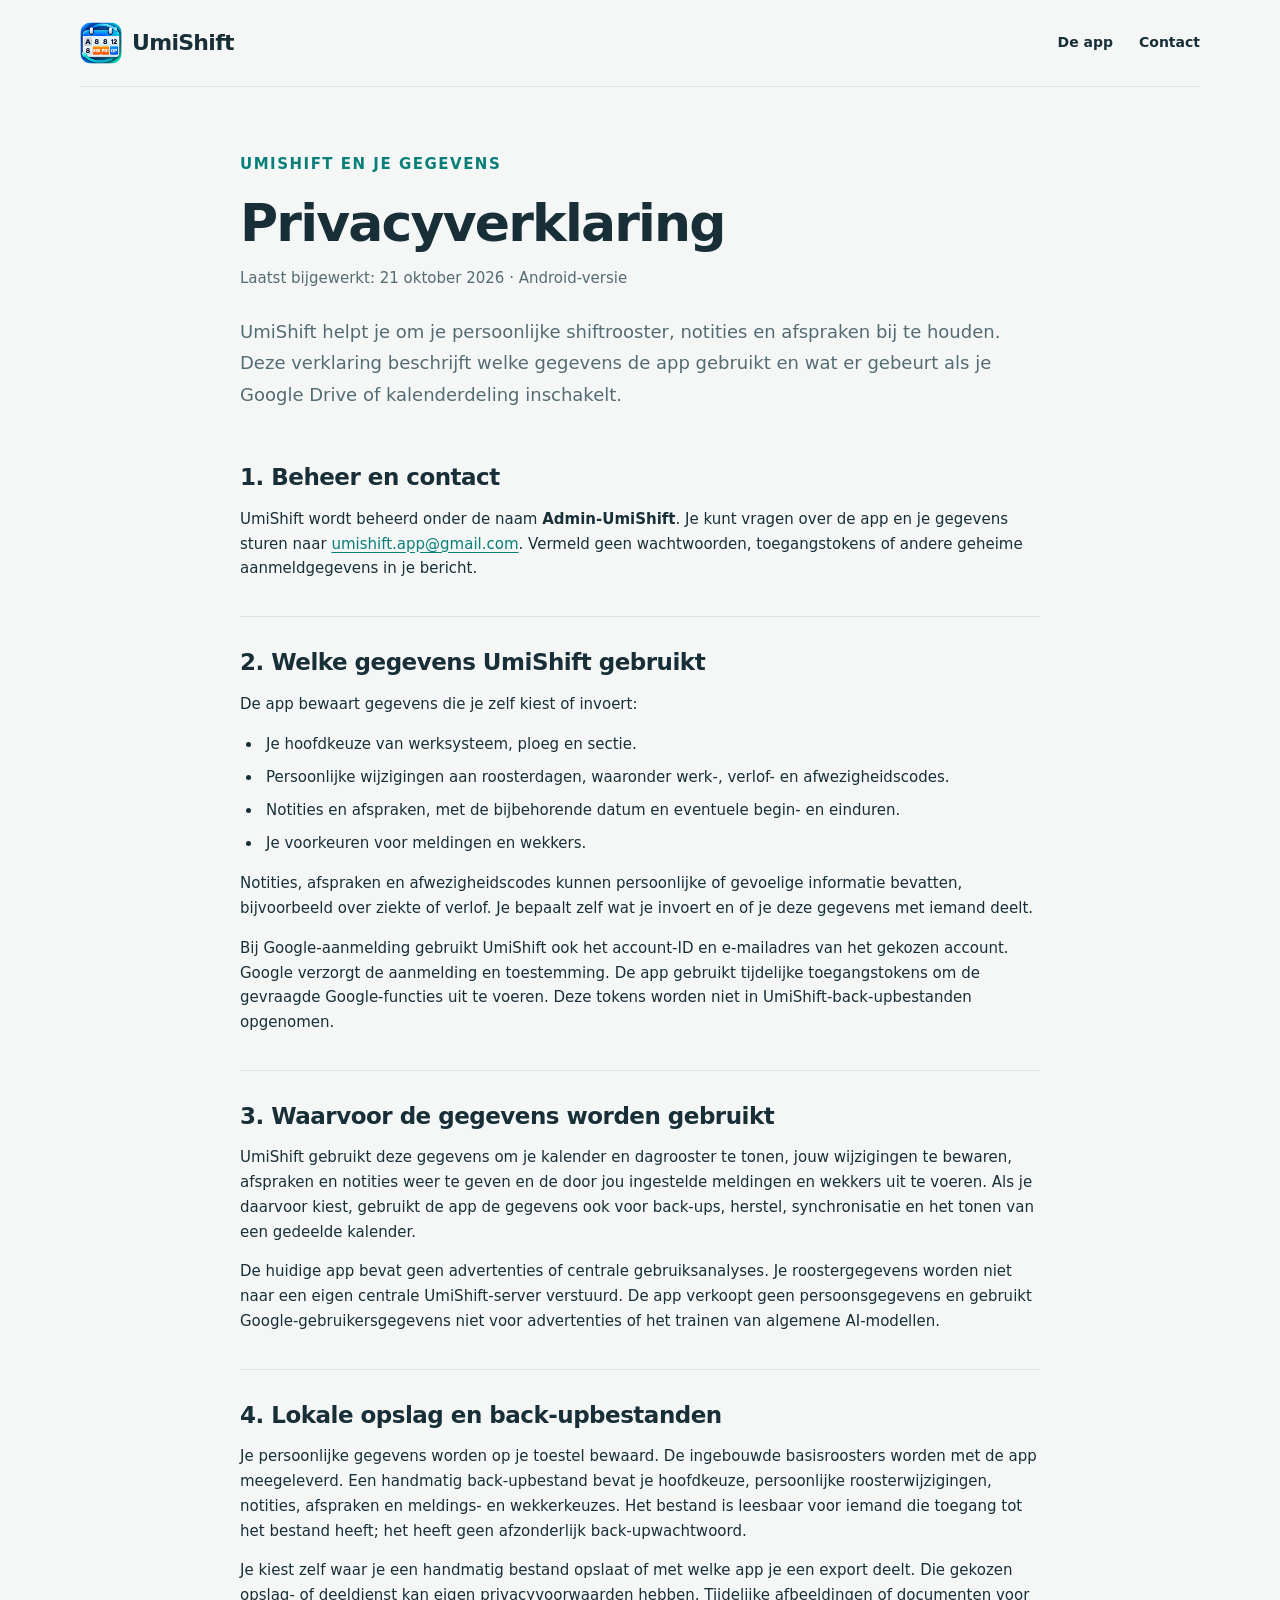
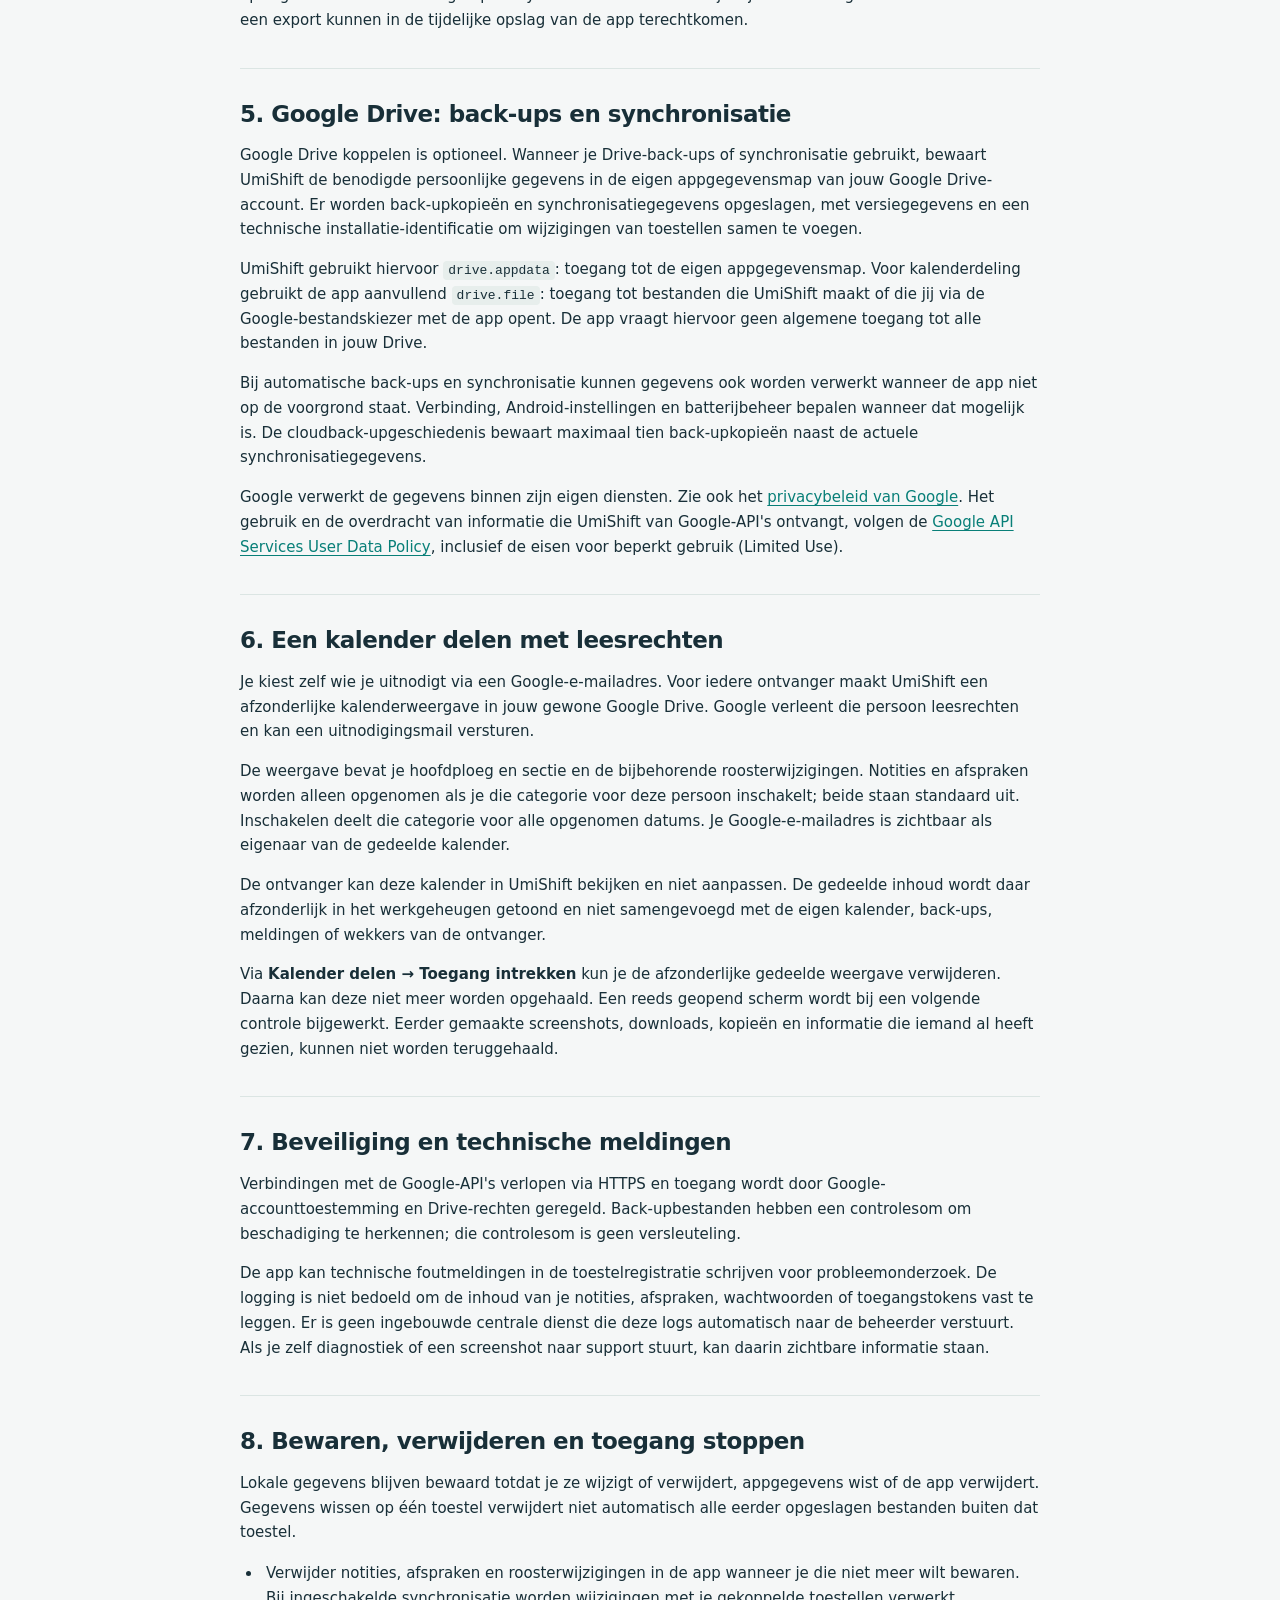
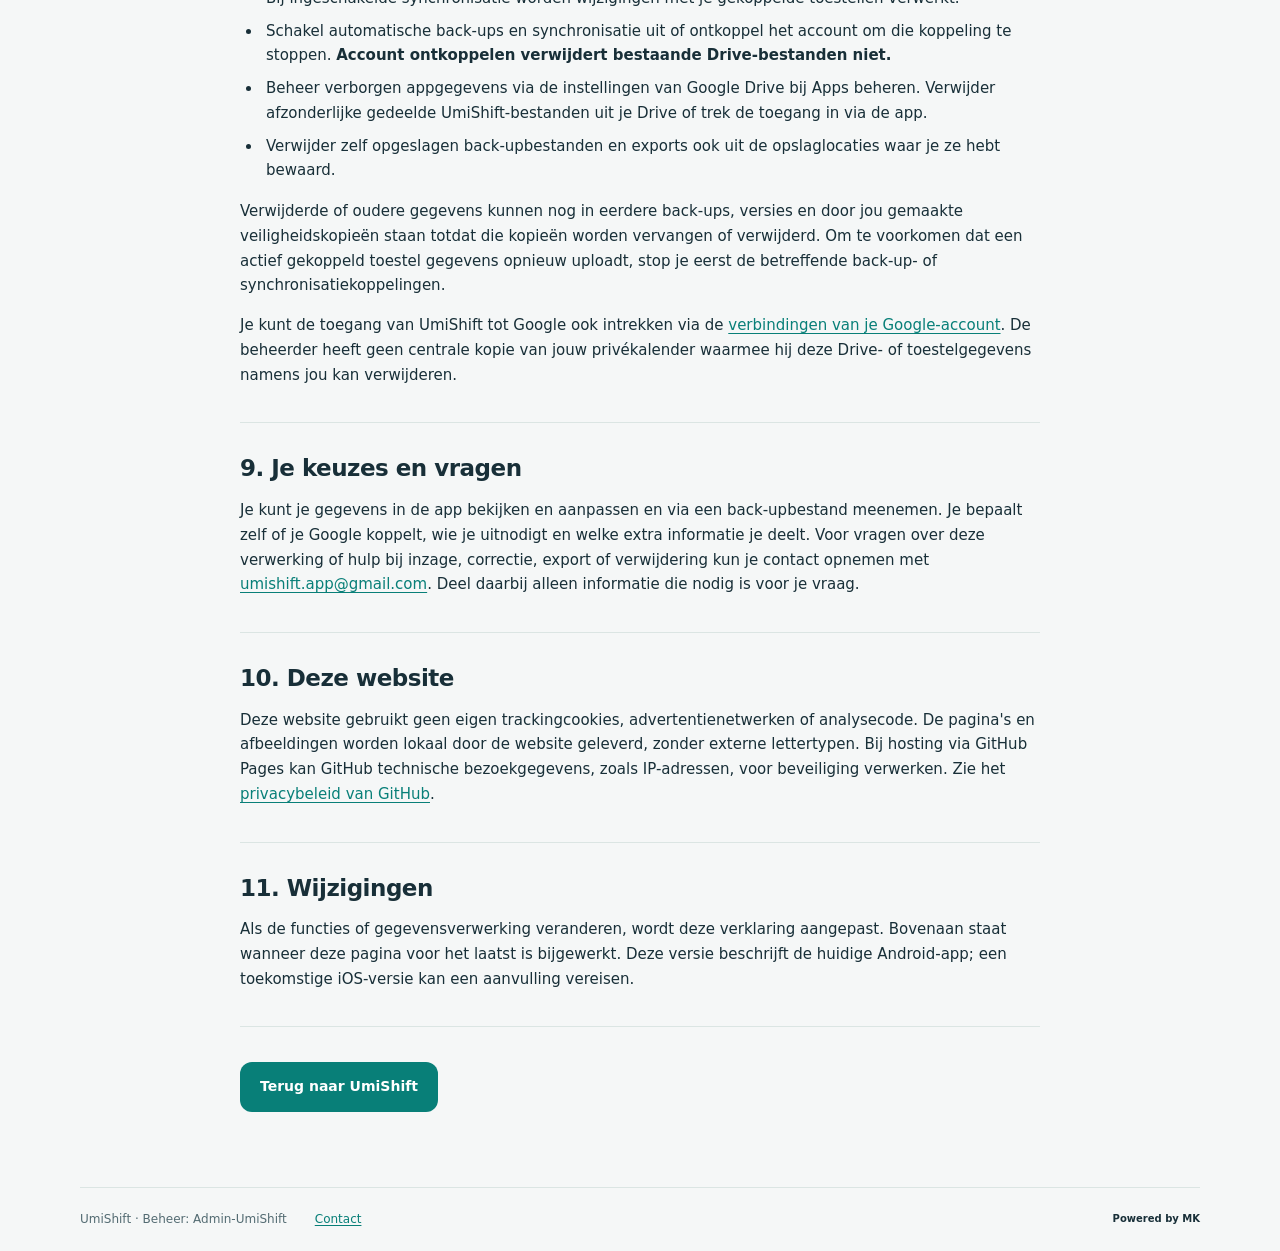
==== privacy.html @ 4f5712c9 "Add files via upload" ====
<!doctype html>
<html lang="nl">
<head>
  <meta charset="utf-8">
  <meta name="viewport" content="width=device-width, initial-scale=1">
  <meta name="description" content="Hoe UmiShift omgaat met je rooster, notities, afspraken, Google Drive-back-ups en gedeelde kalenders.">
  <title>Privacyverklaring · UmiShift</title>
  <link rel="icon" type="image/png" href="icon.png">
  <link rel="stylesheet" href="style.css">
</head>
<body>
  <a class="skip" href="#inhoud">Naar de inhoud</a>
  <header class="site-header wrap"><a class="brand" href="./" aria-label="UmiShift, startpagina"><img src="icon.png" alt="" width="42" height="42"><span>UmiShift</span></a><nav aria-label="Hoofdnavigatie"><a href="./">De app</a><a href="mailto:umishift.app@gmail.com">Contact</a></nav></header>
  <main id="inhoud" class="policy wrap">
    <p class="eyebrow">UMISHIFT EN JE GEGEVENS</p>
    <h1>Privacyverklaring</h1>
    <p class="policy-date">Laatst bijgewerkt: 21 oktober 2026 · Android-versie</p>
    <p class="intro">UmiShift helpt je om je persoonlijke shiftrooster, notities en afspraken bij te houden. Deze verklaring beschrijft welke gegevens de app gebruikt en wat er gebeurt als je Google Drive of kalenderdeling inschakelt.</p>
    <section><h2>1. Beheer en contact</h2><p>UmiShift wordt beheerd onder de naam <strong>Admin-UmiShift</strong>. Je kunt vragen over de app en je gegevens sturen naar <a href="mailto:umishift.app@gmail.com">umishift.app@gmail.com</a>. Vermeld geen wachtwoorden, toegangstokens of andere geheime aanmeldgegevens in je bericht.</p></section>
    <section><h2>2. Welke gegevens UmiShift gebruikt</h2><p>De app bewaart gegevens die je zelf kiest of invoert:</p><ul><li>Je hoofdkeuze van werksysteem, ploeg en sectie.</li><li>Persoonlijke wijzigingen aan roosterdagen, waaronder werk-, verlof- en afwezigheidscodes.</li><li>Notities en afspraken, met de bijbehorende datum en eventuele begin- en einduren.</li><li>Je voorkeuren voor meldingen en wekkers.</li></ul><p>Notities, afspraken en afwezigheidscodes kunnen persoonlijke of gevoelige informatie bevatten, bijvoorbeeld over ziekte of verlof. Je bepaalt zelf wat je invoert en of je deze gegevens met iemand deelt.</p><p>Bij Google-aanmelding gebruikt UmiShift ook het account-ID en e-mailadres van het gekozen account. Google verzorgt de aanmelding en toestemming. De app gebruikt tijdelijke toegangstokens om de gevraagde Google-functies uit te voeren. Deze tokens worden niet in UmiShift-back-upbestanden opgenomen.</p></section>
    <section><h2>3. Waarvoor de gegevens worden gebruikt</h2><p>UmiShift gebruikt deze gegevens om je kalender en dagrooster te tonen, jouw wijzigingen te bewaren, afspraken en notities weer te geven en de door jou ingestelde meldingen en wekkers uit te voeren. Als je daarvoor kiest, gebruikt de app de gegevens ook voor back-ups, herstel, synchronisatie en het tonen van een gedeelde kalender.</p><p>De huidige app bevat geen advertenties of centrale gebruiksanalyses. Je roostergegevens worden niet naar een eigen centrale UmiShift-server verstuurd. De app verkoopt geen persoonsgegevens en gebruikt Google-gebruikersgegevens niet voor advertenties of het trainen van algemene AI-modellen.</p></section>
    <section><h2>4. Lokale opslag en back-upbestanden</h2><p>Je persoonlijke gegevens worden op je toestel bewaard. De ingebouwde basisroosters worden met de app meegeleverd. Een handmatig back-upbestand bevat je hoofdkeuze, persoonlijke roosterwijzigingen, notities, afspraken en meldings- en wekkerkeuzes. Het bestand is leesbaar voor iemand die toegang tot het bestand heeft; het heeft geen afzonderlijk back-upwachtwoord.</p><p>Je kiest zelf waar je een handmatig bestand opslaat of met welke app je een export deelt. Die gekozen opslag- of deeldienst kan eigen privacyvoorwaarden hebben. Tijdelijke afbeeldingen of documenten voor een export kunnen in de tijdelijke opslag van de app terechtkomen.</p></section>
    <section><h2>5. Google Drive: back-ups en synchronisatie</h2><p>Google Drive koppelen is optioneel. Wanneer je Drive-back-ups of synchronisatie gebruikt, bewaart UmiShift de benodigde persoonlijke gegevens in de eigen appgegevensmap van jouw Google Drive-account. Er worden back-upkopieën en synchronisatiegegevens opgeslagen, met versiegegevens en een technische installatie-identificatie om wijzigingen van toestellen samen te voegen.</p><p>UmiShift gebruikt hiervoor <code>drive.appdata</code>: toegang tot de eigen appgegevensmap. Voor kalenderdeling gebruikt de app aanvullend <code>drive.file</code>: toegang tot bestanden die UmiShift maakt of die jij via de Google-bestandskiezer met de app opent. De app vraagt hiervoor geen algemene toegang tot alle bestanden in jouw Drive.</p><p>Bij automatische back-ups en synchronisatie kunnen gegevens ook worden verwerkt wanneer de app niet op de voorgrond staat. Verbinding, Android-instellingen en batterijbeheer bepalen wanneer dat mogelijk is. De cloudback-upgeschiedenis bewaart maximaal tien back-upkopieën naast de actuele synchronisatiegegevens.</p><p>Google verwerkt de gegevens binnen zijn eigen diensten. Zie ook het <a href="https://policies.google.com/privacy">privacybeleid van Google</a>. Het gebruik en de overdracht van informatie die UmiShift van Google-API's ontvangt, volgen de <a href="https://developers.google.com/terms/api-services-user-data-policy">Google API Services User Data Policy</a>, inclusief de eisen voor beperkt gebruik (Limited Use).</p></section>
    <section><h2>6. Een kalender delen met leesrechten</h2><p>Je kiest zelf wie je uitnodigt via een Google-e-mailadres. Voor iedere ontvanger maakt UmiShift een afzonderlijke kalenderweergave in jouw gewone Google Drive. Google verleent die persoon leesrechten en kan een uitnodigingsmail versturen.</p><p>De weergave bevat je hoofdploeg en sectie en de bijbehorende roosterwijzigingen. Notities en afspraken worden alleen opgenomen als je die categorie voor deze persoon inschakelt; beide staan standaard uit. Inschakelen deelt die categorie voor alle opgenomen datums. Je Google-e-mailadres is zichtbaar als eigenaar van de gedeelde kalender.</p><p>De ontvanger kan deze kalender in UmiShift bekijken en niet aanpassen. De gedeelde inhoud wordt daar afzonderlijk in het werkgeheugen getoond en niet samengevoegd met de eigen kalender, back-ups, meldingen of wekkers van de ontvanger.</p><p>Via <strong>Kalender delen → Toegang intrekken</strong> kun je de afzonderlijke gedeelde weergave verwijderen. Daarna kan deze niet meer worden opgehaald. Een reeds geopend scherm wordt bij een volgende controle bijgewerkt. Eerder gemaakte screenshots, downloads, kopieën en informatie die iemand al heeft gezien, kunnen niet worden teruggehaald.</p></section>
    <section><h2>7. Beveiliging en technische meldingen</h2><p>Verbindingen met de Google-API's verlopen via HTTPS en toegang wordt door Google-accounttoestemming en Drive-rechten geregeld. Back-upbestanden hebben een controlesom om beschadiging te herkennen; die controlesom is geen versleuteling.</p><p>De app kan technische foutmeldingen in de toestelregistratie schrijven voor probleemonderzoek. De logging is niet bedoeld om de inhoud van je notities, afspraken, wachtwoorden of toegangstokens vast te leggen. Er is geen ingebouwde centrale dienst die deze logs automatisch naar de beheerder verstuurt. Als je zelf diagnostiek of een screenshot naar support stuurt, kan daarin zichtbare informatie staan.</p></section>
    <section><h2>8. Bewaren, verwijderen en toegang stoppen</h2><p>Lokale gegevens blijven bewaard totdat je ze wijzigt of verwijdert, appgegevens wist of de app verwijdert. Gegevens wissen op één toestel verwijdert niet automatisch alle eerder opgeslagen bestanden buiten dat toestel.</p><ul><li>Verwijder notities, afspraken en roosterwijzigingen in de app wanneer je die niet meer wilt bewaren. Bij ingeschakelde synchronisatie worden wijzigingen met je gekoppelde toestellen verwerkt.</li><li>Schakel automatische back-ups en synchronisatie uit of ontkoppel het account om die koppeling te stoppen. <strong>Account ontkoppelen verwijdert bestaande Drive-bestanden niet.</strong></li><li>Beheer verborgen appgegevens via de instellingen van Google Drive bij Apps beheren. Verwijder afzonderlijke gedeelde UmiShift-bestanden uit je Drive of trek de toegang in via de app.</li><li>Verwijder zelf opgeslagen back-upbestanden en exports ook uit de opslaglocaties waar je ze hebt bewaard.</li></ul><p>Verwijderde of oudere gegevens kunnen nog in eerdere back-ups, versies en door jou gemaakte veiligheidskopieën staan totdat die kopieën worden vervangen of verwijderd. Om te voorkomen dat een actief gekoppeld toestel gegevens opnieuw uploadt, stop je eerst de betreffende back-up- of synchronisatiekoppelingen.</p><p>Je kunt de toegang van UmiShift tot Google ook intrekken via de <a href="https://myaccount.google.com/connections">verbindingen van je Google-account</a>. De beheerder heeft geen centrale kopie van jouw privékalender waarmee hij deze Drive- of toestelgegevens namens jou kan verwijderen.</p></section>
    <section><h2>9. Je keuzes en vragen</h2><p>Je kunt je gegevens in de app bekijken en aanpassen en via een back-upbestand meenemen. Je bepaalt zelf of je Google koppelt, wie je uitnodigt en welke extra informatie je deelt. Voor vragen over deze verwerking of hulp bij inzage, correctie, export of verwijdering kun je contact opnemen met <a href="mailto:umishift.app@gmail.com">umishift.app@gmail.com</a>. Deel daarbij alleen informatie die nodig is voor je vraag.</p></section>
    <section><h2>10. Deze website</h2><p>Deze website gebruikt geen eigen trackingcookies, advertentienetwerken of analysecode. De pagina's en afbeeldingen worden lokaal door de website geleverd, zonder externe lettertypen. Bij hosting via GitHub Pages kan GitHub technische bezoekgegevens, zoals IP-adressen, voor beveiliging verwerken. Zie het <a href="https://docs.github.com/en/site-policy/privacy-policies/github-general-privacy-statement">privacybeleid van GitHub</a>.</p></section>
    <section><h2>11. Wijzigingen</h2><p>Als de functies of gegevensverwerking veranderen, wordt deze verklaring aangepast. Bovenaan staat wanneer deze pagina voor het laatst is bijgewerkt. Deze versie beschrijft de huidige Android-app; een toekomstige iOS-versie kan een aanvulling vereisen.</p></section>
    <a class="button" href="./">Terug naar UmiShift</a>
  </main>
  <footer class="site-footer wrap"><span>UmiShift · Beheer: Admin-UmiShift</span><a href="mailto:umishift.app@gmail.com">Contact</a><small>Powered by MK</small></footer>
</body>
</html>
---- style.css ----
:root{color-scheme:light;--ink:#182f38;--teal:#087f78;--paper:#f5f7f7;--muted:#536b72;--line:#dbe5e3}*{box-sizing:border-box}html{scroll-behavior:smooth;scroll-padding-top:24px}body{margin:0;background:var(--paper);color:var(--ink);font-family:system-ui,-apple-system,"Segoe UI",sans-serif;font-size:16px;line-height:1.65}a{color:var(--teal);text-underline-offset:.2em}a:hover{text-decoration-thickness:2px}a:focus-visible{outline:3px solid #ff9500;outline-offset:5px;border-radius:3px}.wrap{width:min(1120px,calc(100% - 48px));margin-inline:auto}.skip{position:absolute;top:-100px;left:12px;background:white;padding:12px;z-index:10}.skip:focus{top:10px}.site-header{display:flex;justify-content:space-between;align-items:center;gap:20px;padding-block:22px;border-bottom:1px solid var(--line)}.brand{display:flex;align-items:center;gap:10px;font-size:22px;font-weight:800;letter-spacing:-.7px;color:var(--ink);text-decoration:none}.brand img{border-radius:11px}.site-header nav{display:flex;gap:26px;flex-wrap:wrap;font-size:14px;font-weight:600}.site-header nav a{color:var(--ink);text-decoration:none}.site-header nav a:hover{text-decoration:underline}.hero{display:grid;grid-template-columns:1fr 1fr;gap:64px;align-items:center;padding-block:90px 100px}.eyebrow{font-size:11px;letter-spacing:1.5px;font-weight:800;color:var(--teal);margin:0 0 18px}h1{font-size:clamp(40px,5.2vw,64px);font-weight:800;line-height:1.08;letter-spacing:-2.8px;margin:0 0 25px}h1 span{color:var(--teal)}.intro{font-size:19px;line-height:1.75;color:var(--muted);margin:0 0 22px}.platform{display:inline-flex;font-size:12px;font-weight:700;border:1px solid #b8d8d2;border-radius:30px;padding:4px 12px;color:var(--teal);margin:0 0 24px}.button{display:flex;align-items:center;justify-content:space-between;gap:32px;width:fit-content;padding:13px 20px;border-radius:12px;background:var(--teal);color:white;text-decoration:none;font-weight:700;font-size:14px;transition:background .15s}.button:hover{background:#05615c}.calendar-demo{padding:26px;background:white;border:1px solid #e1e9e7;border-radius:24px;box-shadow:0 25px 65px #183e3710;transform:rotate(-2deg)}.demo-top{display:flex;align-items:center;justify-content:space-between;gap:12px;font-size:12px;font-weight:700;color:var(--muted)}.demo-tag{border:1px solid var(--line);border-radius:20px;padding:2px 9px;font-size:10px}.demo-title{font-weight:750;font-size:21px;letter-spacing:-.6px;margin-block:20px}.demo-grid{display:grid;grid-template-columns:repeat(7,minmax(0,1fr));gap:5px}.demo-grid>div{padding:8px 1px;background:#ddf5e8;color:#155e37;text-align:center;border-radius:9px;display:flex;flex-direction:column;align-items:center}.demo-grid span{font-size:9px;font-weight:700}.demo-grid strong{font-size:22px;line-height:1.6}.demo-grid small{font-size:9px}.demo-grid .demo-off{background:#ffe5e8;color:#a8182f}.demo-grid .demo-selected{outline:3px solid #ff9500;outline-offset:-3px}.demo-day,.demo-note{display:flex;align-items:center;gap:14px;border-radius:13px;padding:15px;margin-top:15px}.demo-day{background:#f1faf5}.demo-note{background:#f6f8f8;margin-top:8px}.demo-day strong,.demo-note strong{font-size:14px}.demo-day p,.demo-note p{font-size:12px;color:var(--muted);margin:2px 0 0}.dot{width:11px;height:11px;border-radius:50%;background:#10a957;flex-shrink:0}.demo-note>span{color:var(--teal);font-size:24px}.features{padding-block:35px 85px}h2{font-size:clamp(28px,3vw,37px);font-weight:750;letter-spacing:-1.1px;line-height:1.2;margin:0 0 25px}.feature-grid{display:grid;grid-template-columns:repeat(4,1fr);gap:28px;margin-top:40px}.feature-grid article{border-top:1px solid var(--line);padding-top:20px}.number{font-size:12px;color:var(--teal);font-weight:750}h3{font-size:18px;line-height:1.35;margin:13px 0 12px;letter-spacing:-.3px}.feature-grid p{font-size:14px;color:var(--muted);margin:0}.privacy-strip{background:#e3efec;padding-block:56px}.privacy-strip-inner{display:flex;gap:55px;align-items:center;justify-content:space-between}.privacy-strip-inner>div{max-width:680px}.privacy-strip h2{font-size:32px;margin-bottom:15px}.privacy-strip p:not(.eyebrow){font-size:15px;color:var(--muted);margin-bottom:0}.button-light{background:white;color:var(--teal);flex-shrink:0}.button-light:hover{background:#f7fbfa}.contact{padding-block:70px;display:flex;align-items:center;justify-content:space-between;gap:40px}.contact h2{margin-bottom:16px}.contact p:not(.eyebrow){max-width:520px;color:var(--muted);font-size:14px}.contact-link{font-weight:700;font-size:18px;overflow-wrap:anywhere}.site-footer{border-top:1px solid var(--line);padding-block:22px;display:flex;align-items:center;gap:28px;font-size:12px;color:var(--muted);flex-wrap:wrap}.site-footer small{margin-left:auto;font-size:10px;font-weight:800;color:var(--ink)}.policy{max-width:800px;padding-block:65px 75px}.policy h1{font-size:clamp(35px,5vw,52px);letter-spacing:-1.8px;overflow-wrap:anywhere}.policy-date{font-size:13px;color:var(--muted);margin-block:-10px 25px}.policy .intro{font-size:18px}.policy section{padding-block:20px;border-bottom:1px solid var(--line)}.policy h2{font-size:23px;letter-spacing:-.5px;margin:12px 0 15px}.policy p,.policy li{font-size:15px}.policy li{padding-left:4px;margin-bottom:8px}.policy ul{padding-left:22px}.policy code{background:#e7eeec;padding:2px 5px;border-radius:4px;overflow-wrap:anywhere;font-size:13px}.policy>.button{margin-top:35px}@media(max-width:1000px){.hero{gap:34px}.calendar-demo{padding:20px}.demo-title{font-size:18px}.privacy-strip-inner{flex-direction:column;align-items:flex-start;gap:26px}.feature-grid{grid-template-columns:repeat(2,1fr)}.contact{align-items:flex-start;flex-direction:column;gap:12px}}@media(max-width:660px){.wrap{width:calc(100% - 36px)}.site-header{padding-block:16px;gap:15px;align-items:flex-start}.brand{font-size:20px;gap:7px}.brand img{width:34px;height:34px}.site-header nav{gap:10px 16px;font-size:12px;justify-content:flex-end}.hero{grid-template-columns:1fr;padding-block:48px 55px;gap:42px}h1{font-size:45px;letter-spacing:-2px}.intro{font-size:17px}.eyebrow{font-size:10px;letter-spacing:1.1px}.calendar-demo{max-width:450px;width:100%;margin-inline:auto;transform:none;padding:18px}.demo-title{font-size:20px}.demo-grid strong{font-size:21px}.features{padding-block:20px 50px}.feature-grid{gap:28px 22px;margin-top:25px}.feature-grid p{font-size:13px}h3{font-size:16px}.privacy-strip{padding-block:38px}.privacy-strip h2{font-size:29px}.contact{padding-block:44px}.contact-link{font-size:16px}.site-footer{gap:12px 24px}.site-footer small{margin-left:0;width:100%}.policy{padding-block:40px 50px}.policy h1{font-size:38px}.policy h2{font-size:21px}.policy .intro{font-size:17px}}@media(prefers-reduced-motion:reduce){html{scroll-behavior:auto}.button{transition:none}}
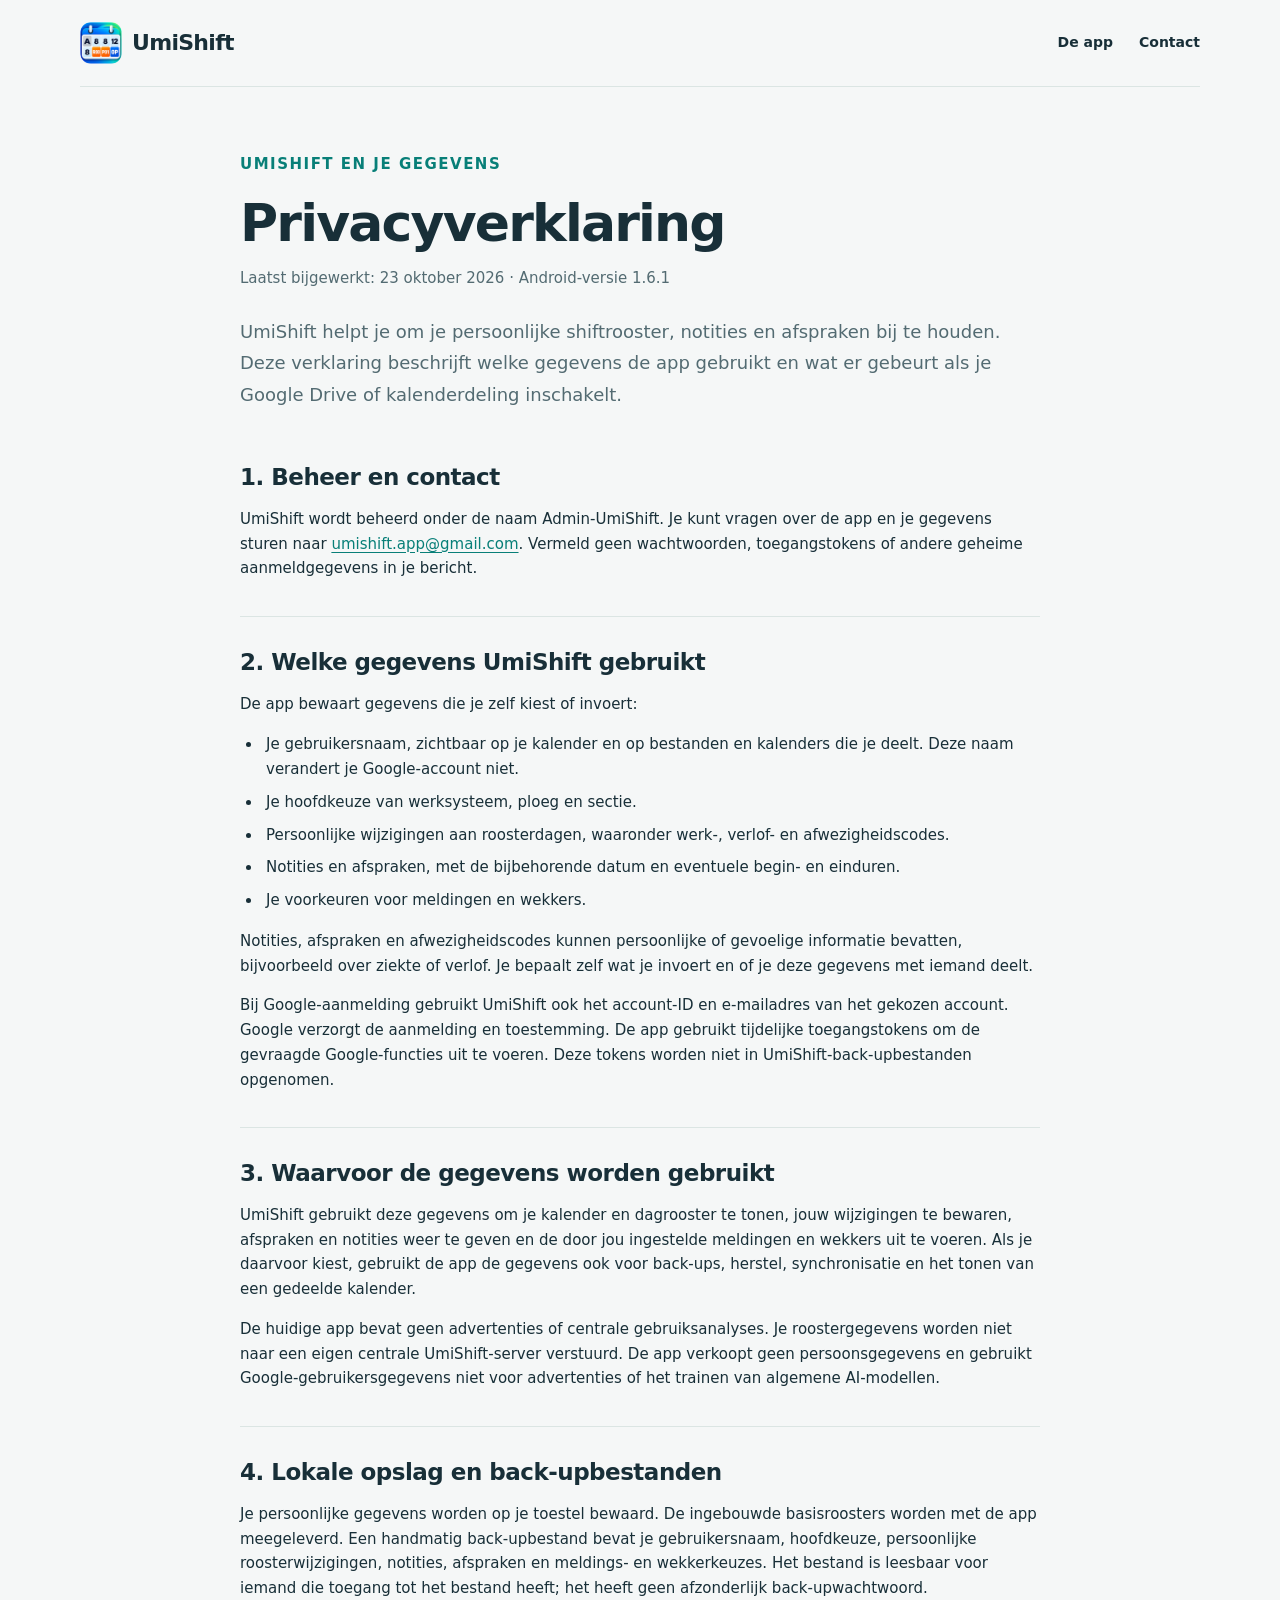
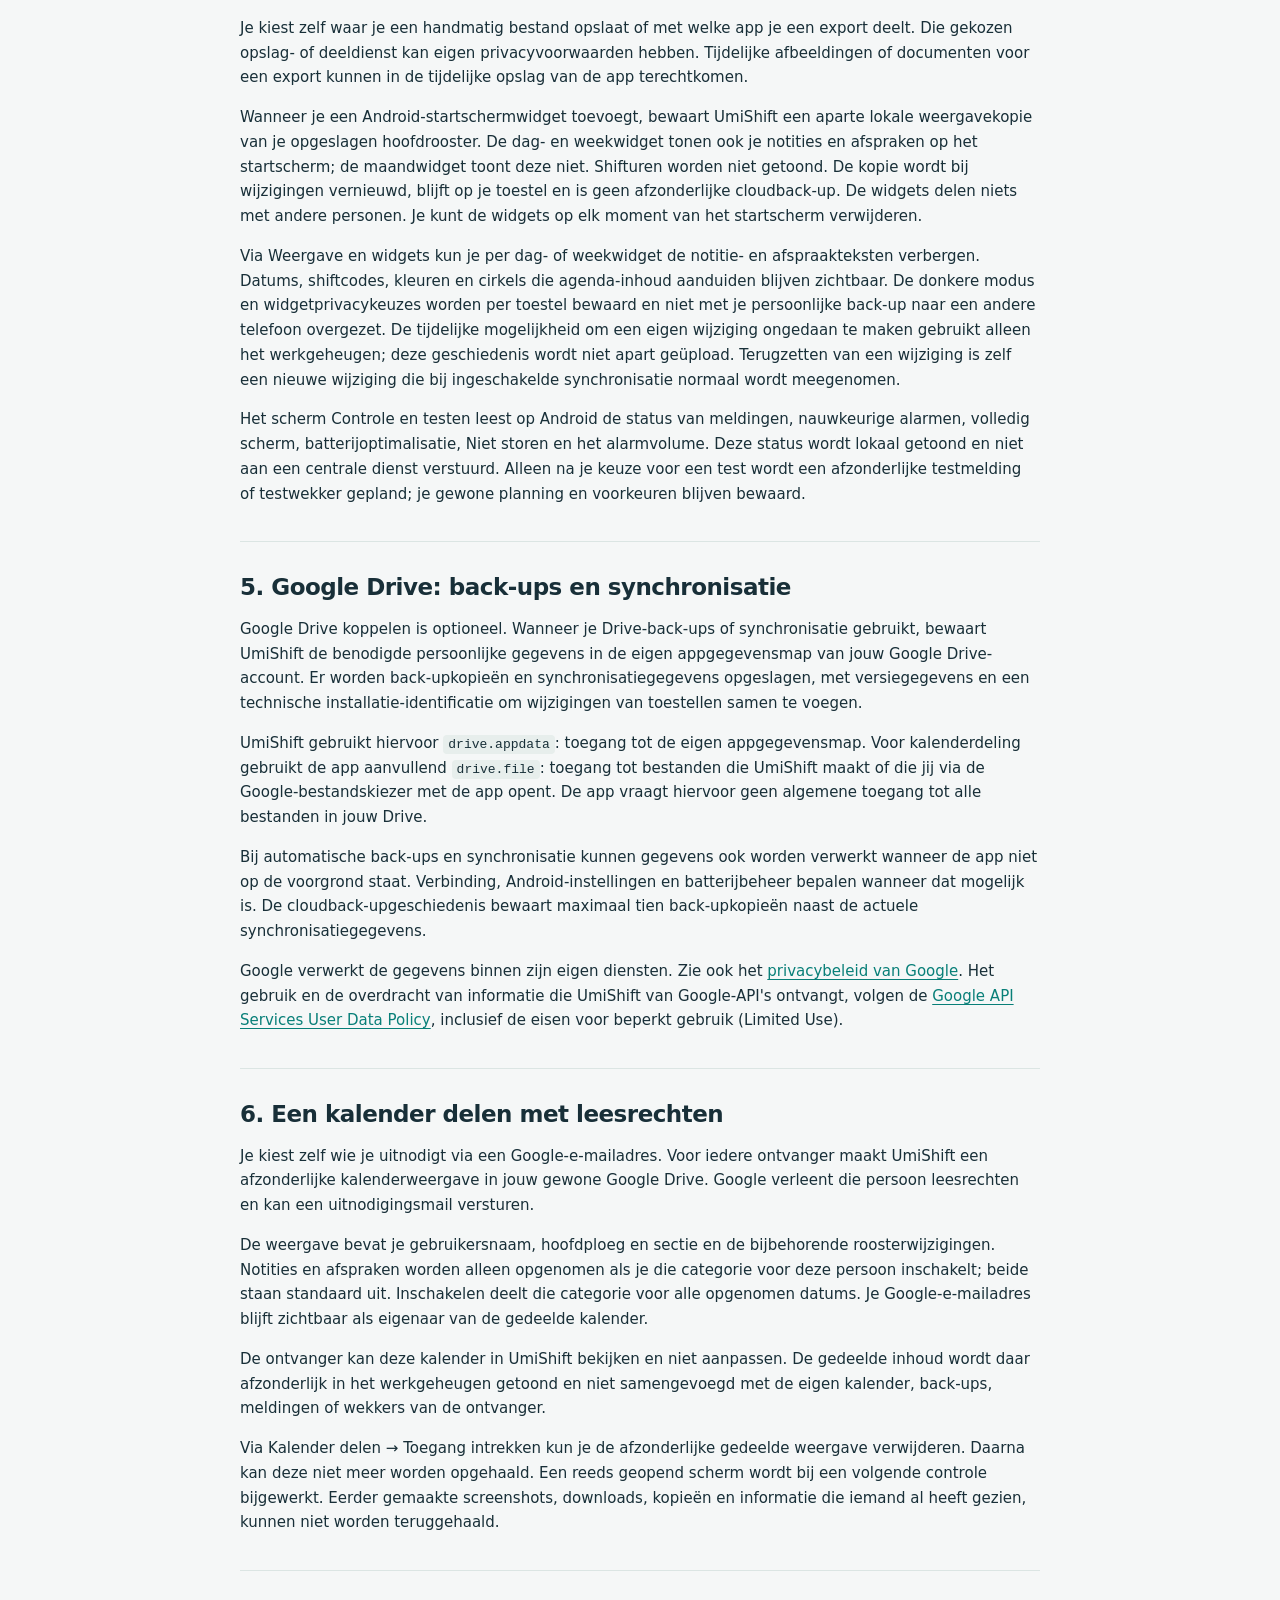
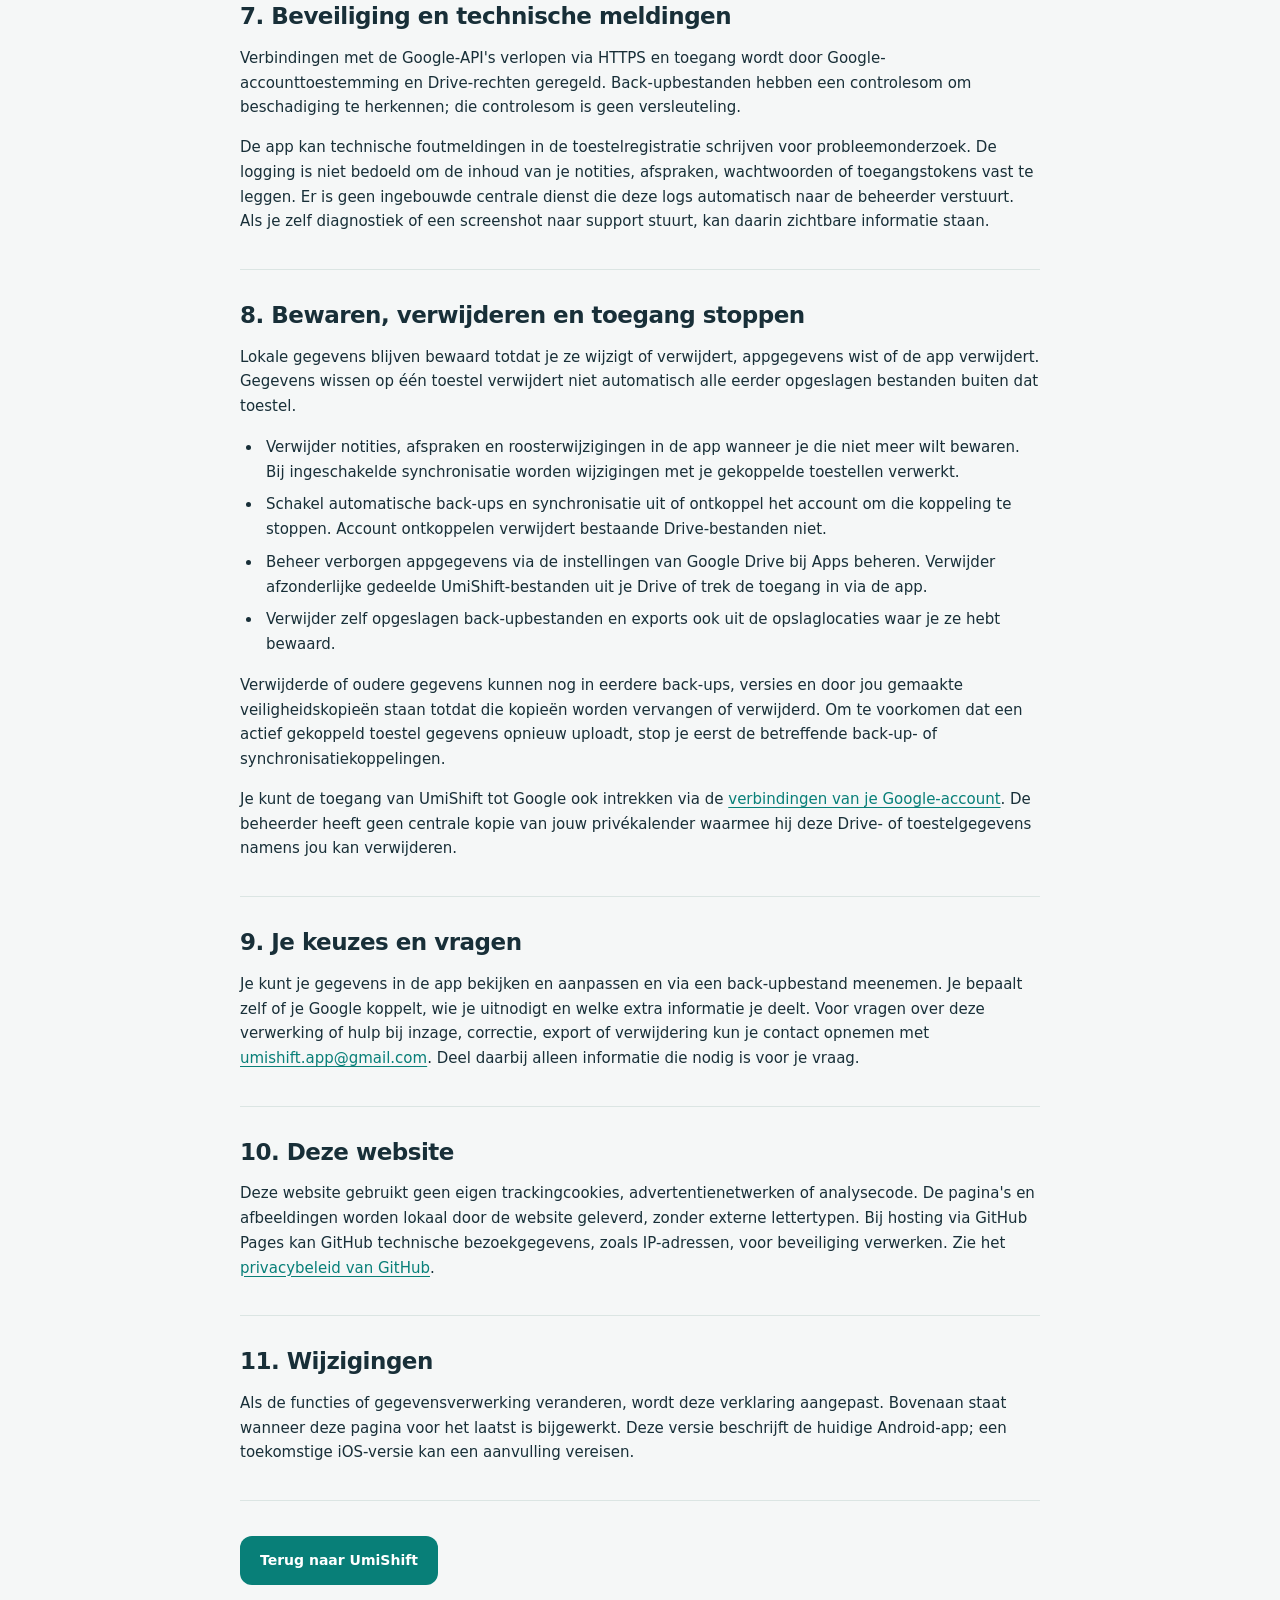
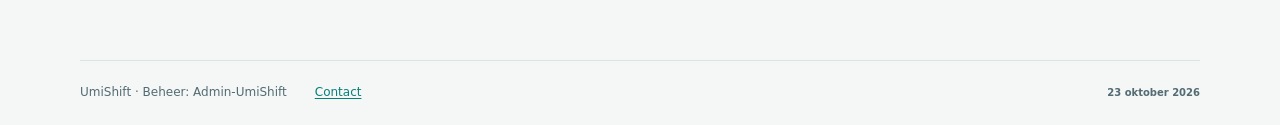
==== commit 2aebde23: "Update UmiShift website for Android 1.6.1" ====
--- a/privacy.html
+++ b/privacy.html
@@ -14,21 +14,72 @@
   <main id="inhoud" class="policy wrap">
     <p class="eyebrow">UMISHIFT EN JE GEGEVENS</p>
     <h1>Privacyverklaring</h1>
-    <p class="policy-date">Laatst bijgewerkt: 21 oktober 2026 · Android-versie</p>
+    <p class="policy-date">Laatst bijgewerkt: 23 oktober 2026 &middot; Android-versie 1.6.1</p>
     <p class="intro">UmiShift helpt je om je persoonlijke shiftrooster, notities en afspraken bij te houden. Deze verklaring beschrijft welke gegevens de app gebruikt en wat er gebeurt als je Google Drive of kalenderdeling inschakelt.</p>
-    <section><h2>1. Beheer en contact</h2><p>UmiShift wordt beheerd onder de naam <strong>Admin-UmiShift</strong>. Je kunt vragen over de app en je gegevens sturen naar <a href="mailto:umishift.app@gmail.com">umishift.app@gmail.com</a>. Vermeld geen wachtwoorden, toegangstokens of andere geheime aanmeldgegevens in je bericht.</p></section>
-    <section><h2>2. Welke gegevens UmiShift gebruikt</h2><p>De app bewaart gegevens die je zelf kiest of invoert:</p><ul><li>Je hoofdkeuze van werksysteem, ploeg en sectie.</li><li>Persoonlijke wijzigingen aan roosterdagen, waaronder werk-, verlof- en afwezigheidscodes.</li><li>Notities en afspraken, met de bijbehorende datum en eventuele begin- en einduren.</li><li>Je voorkeuren voor meldingen en wekkers.</li></ul><p>Notities, afspraken en afwezigheidscodes kunnen persoonlijke of gevoelige informatie bevatten, bijvoorbeeld over ziekte of verlof. Je bepaalt zelf wat je invoert en of je deze gegevens met iemand deelt.</p><p>Bij Google-aanmelding gebruikt UmiShift ook het account-ID en e-mailadres van het gekozen account. Google verzorgt de aanmelding en toestemming. De app gebruikt tijdelijke toegangstokens om de gevraagde Google-functies uit te voeren. Deze tokens worden niet in UmiShift-back-upbestanden opgenomen.</p></section>
-    <section><h2>3. Waarvoor de gegevens worden gebruikt</h2><p>UmiShift gebruikt deze gegevens om je kalender en dagrooster te tonen, jouw wijzigingen te bewaren, afspraken en notities weer te geven en de door jou ingestelde meldingen en wekkers uit te voeren. Als je daarvoor kiest, gebruikt de app de gegevens ook voor back-ups, herstel, synchronisatie en het tonen van een gedeelde kalender.</p><p>De huidige app bevat geen advertenties of centrale gebruiksanalyses. Je roostergegevens worden niet naar een eigen centrale UmiShift-server verstuurd. De app verkoopt geen persoonsgegevens en gebruikt Google-gebruikersgegevens niet voor advertenties of het trainen van algemene AI-modellen.</p></section>
-    <section><h2>4. Lokale opslag en back-upbestanden</h2><p>Je persoonlijke gegevens worden op je toestel bewaard. De ingebouwde basisroosters worden met de app meegeleverd. Een handmatig back-upbestand bevat je hoofdkeuze, persoonlijke roosterwijzigingen, notities, afspraken en meldings- en wekkerkeuzes. Het bestand is leesbaar voor iemand die toegang tot het bestand heeft; het heeft geen afzonderlijk back-upwachtwoord.</p><p>Je kiest zelf waar je een handmatig bestand opslaat of met welke app je een export deelt. Die gekozen opslag- of deeldienst kan eigen privacyvoorwaarden hebben. Tijdelijke afbeeldingen of documenten voor een export kunnen in de tijdelijke opslag van de app terechtkomen.</p></section>
-    <section><h2>5. Google Drive: back-ups en synchronisatie</h2><p>Google Drive koppelen is optioneel. Wanneer je Drive-back-ups of synchronisatie gebruikt, bewaart UmiShift de benodigde persoonlijke gegevens in de eigen appgegevensmap van jouw Google Drive-account. Er worden back-upkopieën en synchronisatiegegevens opgeslagen, met versiegegevens en een technische installatie-identificatie om wijzigingen van toestellen samen te voegen.</p><p>UmiShift gebruikt hiervoor <code>drive.appdata</code>: toegang tot de eigen appgegevensmap. Voor kalenderdeling gebruikt de app aanvullend <code>drive.file</code>: toegang tot bestanden die UmiShift maakt of die jij via de Google-bestandskiezer met de app opent. De app vraagt hiervoor geen algemene toegang tot alle bestanden in jouw Drive.</p><p>Bij automatische back-ups en synchronisatie kunnen gegevens ook worden verwerkt wanneer de app niet op de voorgrond staat. Verbinding, Android-instellingen en batterijbeheer bepalen wanneer dat mogelijk is. De cloudback-upgeschiedenis bewaart maximaal tien back-upkopieën naast de actuele synchronisatiegegevens.</p><p>Google verwerkt de gegevens binnen zijn eigen diensten. Zie ook het <a href="https://policies.google.com/privacy">privacybeleid van Google</a>. Het gebruik en de overdracht van informatie die UmiShift van Google-API's ontvangt, volgen de <a href="https://developers.google.com/terms/api-services-user-data-policy">Google API Services User Data Policy</a>, inclusief de eisen voor beperkt gebruik (Limited Use).</p></section>
-    <section><h2>6. Een kalender delen met leesrechten</h2><p>Je kiest zelf wie je uitnodigt via een Google-e-mailadres. Voor iedere ontvanger maakt UmiShift een afzonderlijke kalenderweergave in jouw gewone Google Drive. Google verleent die persoon leesrechten en kan een uitnodigingsmail versturen.</p><p>De weergave bevat je hoofdploeg en sectie en de bijbehorende roosterwijzigingen. Notities en afspraken worden alleen opgenomen als je die categorie voor deze persoon inschakelt; beide staan standaard uit. Inschakelen deelt die categorie voor alle opgenomen datums. Je Google-e-mailadres is zichtbaar als eigenaar van de gedeelde kalender.</p><p>De ontvanger kan deze kalender in UmiShift bekijken en niet aanpassen. De gedeelde inhoud wordt daar afzonderlijk in het werkgeheugen getoond en niet samengevoegd met de eigen kalender, back-ups, meldingen of wekkers van de ontvanger.</p><p>Via <strong>Kalender delen → Toegang intrekken</strong> kun je de afzonderlijke gedeelde weergave verwijderen. Daarna kan deze niet meer worden opgehaald. Een reeds geopend scherm wordt bij een volgende controle bijgewerkt. Eerder gemaakte screenshots, downloads, kopieën en informatie die iemand al heeft gezien, kunnen niet worden teruggehaald.</p></section>
-    <section><h2>7. Beveiliging en technische meldingen</h2><p>Verbindingen met de Google-API's verlopen via HTTPS en toegang wordt door Google-accounttoestemming en Drive-rechten geregeld. Back-upbestanden hebben een controlesom om beschadiging te herkennen; die controlesom is geen versleuteling.</p><p>De app kan technische foutmeldingen in de toestelregistratie schrijven voor probleemonderzoek. De logging is niet bedoeld om de inhoud van je notities, afspraken, wachtwoorden of toegangstokens vast te leggen. Er is geen ingebouwde centrale dienst die deze logs automatisch naar de beheerder verstuurt. Als je zelf diagnostiek of een screenshot naar support stuurt, kan daarin zichtbare informatie staan.</p></section>
-    <section><h2>8. Bewaren, verwijderen en toegang stoppen</h2><p>Lokale gegevens blijven bewaard totdat je ze wijzigt of verwijdert, appgegevens wist of de app verwijdert. Gegevens wissen op één toestel verwijdert niet automatisch alle eerder opgeslagen bestanden buiten dat toestel.</p><ul><li>Verwijder notities, afspraken en roosterwijzigingen in de app wanneer je die niet meer wilt bewaren. Bij ingeschakelde synchronisatie worden wijzigingen met je gekoppelde toestellen verwerkt.</li><li>Schakel automatische back-ups en synchronisatie uit of ontkoppel het account om die koppeling te stoppen. <strong>Account ontkoppelen verwijdert bestaande Drive-bestanden niet.</strong></li><li>Beheer verborgen appgegevens via de instellingen van Google Drive bij Apps beheren. Verwijder afzonderlijke gedeelde UmiShift-bestanden uit je Drive of trek de toegang in via de app.</li><li>Verwijder zelf opgeslagen back-upbestanden en exports ook uit de opslaglocaties waar je ze hebt bewaard.</li></ul><p>Verwijderde of oudere gegevens kunnen nog in eerdere back-ups, versies en door jou gemaakte veiligheidskopieën staan totdat die kopieën worden vervangen of verwijderd. Om te voorkomen dat een actief gekoppeld toestel gegevens opnieuw uploadt, stop je eerst de betreffende back-up- of synchronisatiekoppelingen.</p><p>Je kunt de toegang van UmiShift tot Google ook intrekken via de <a href="https://myaccount.google.com/connections">verbindingen van je Google-account</a>. De beheerder heeft geen centrale kopie van jouw privékalender waarmee hij deze Drive- of toestelgegevens namens jou kan verwijderen.</p></section>
-    <section><h2>9. Je keuzes en vragen</h2><p>Je kunt je gegevens in de app bekijken en aanpassen en via een back-upbestand meenemen. Je bepaalt zelf of je Google koppelt, wie je uitnodigt en welke extra informatie je deelt. Voor vragen over deze verwerking of hulp bij inzage, correctie, export of verwijdering kun je contact opnemen met <a href="mailto:umishift.app@gmail.com">umishift.app@gmail.com</a>. Deel daarbij alleen informatie die nodig is voor je vraag.</p></section>
-    <section><h2>10. Deze website</h2><p>Deze website gebruikt geen eigen trackingcookies, advertentienetwerken of analysecode. De pagina's en afbeeldingen worden lokaal door de website geleverd, zonder externe lettertypen. Bij hosting via GitHub Pages kan GitHub technische bezoekgegevens, zoals IP-adressen, voor beveiliging verwerken. Zie het <a href="https://docs.github.com/en/site-policy/privacy-policies/github-general-privacy-statement">privacybeleid van GitHub</a>.</p></section>
-    <section><h2>11. Wijzigingen</h2><p>Als de functies of gegevensverwerking veranderen, wordt deze verklaring aangepast. Bovenaan staat wanneer deze pagina voor het laatst is bijgewerkt. Deze versie beschrijft de huidige Android-app; een toekomstige iOS-versie kan een aanvulling vereisen.</p></section>
+    <section><h2>1. Beheer en contact</h2>
+    <p>UmiShift wordt beheerd onder de naam Admin-UmiShift. Je kunt vragen over de app en je gegevens sturen naar <a href="mailto:umishift.app@gmail.com">umishift.app@gmail.com</a>. Vermeld geen wachtwoorden, toegangstokens of andere geheime aanmeldgegevens in je bericht.</p>
+    </section>
+    <section><h2>2. Welke gegevens UmiShift gebruikt</h2>
+    <p>De app bewaart gegevens die je zelf kiest of invoert:</p>
+    <ul>
+    <li>Je gebruikersnaam, zichtbaar op je kalender en op bestanden en kalenders die je deelt. Deze naam verandert je Google-account niet.</li>
+    <li>Je hoofdkeuze van werksysteem, ploeg en sectie.</li>
+    <li>Persoonlijke wijzigingen aan roosterdagen, waaronder werk-, verlof- en afwezigheidscodes.</li>
+    <li>Notities en afspraken, met de bijbehorende datum en eventuele begin- en einduren.</li>
+    <li>Je voorkeuren voor meldingen en wekkers.</li>
+    </ul>
+    <p>Notities, afspraken en afwezigheidscodes kunnen persoonlijke of gevoelige informatie bevatten, bijvoorbeeld over ziekte of verlof. Je bepaalt zelf wat je invoert en of je deze gegevens met iemand deelt.</p>
+    <p>Bij Google-aanmelding gebruikt UmiShift ook het account-ID en e-mailadres van het gekozen account. Google verzorgt de aanmelding en toestemming. De app gebruikt tijdelijke toegangstokens om de gevraagde Google-functies uit te voeren. Deze tokens worden niet in UmiShift-back-upbestanden opgenomen.</p>
+    </section>
+    <section><h2>3. Waarvoor de gegevens worden gebruikt</h2>
+    <p>UmiShift gebruikt deze gegevens om je kalender en dagrooster te tonen, jouw wijzigingen te bewaren, afspraken en notities weer te geven en de door jou ingestelde meldingen en wekkers uit te voeren. Als je daarvoor kiest, gebruikt de app de gegevens ook voor back-ups, herstel, synchronisatie en het tonen van een gedeelde kalender.</p>
+    <p>De huidige app bevat geen advertenties of centrale gebruiksanalyses. Je roostergegevens worden niet naar een eigen centrale UmiShift-server verstuurd. De app verkoopt geen persoonsgegevens en gebruikt Google-gebruikersgegevens niet voor advertenties of het trainen van algemene AI-modellen.</p>
+    </section>
+    <section><h2>4. Lokale opslag en back-upbestanden</h2>
+    <p>Je persoonlijke gegevens worden op je toestel bewaard. De ingebouwde basisroosters worden met de app meegeleverd. Een handmatig back-upbestand bevat je gebruikersnaam, hoofdkeuze, persoonlijke roosterwijzigingen, notities, afspraken en meldings- en wekkerkeuzes. Het bestand is leesbaar voor iemand die toegang tot het bestand heeft; het heeft geen afzonderlijk back-upwachtwoord.</p>
+    <p>Je kiest zelf waar je een handmatig bestand opslaat of met welke app je een export deelt. Die gekozen opslag- of deeldienst kan eigen privacyvoorwaarden hebben. Tijdelijke afbeeldingen of documenten voor een export kunnen in de tijdelijke opslag van de app terechtkomen.</p>
+    <p>Wanneer je een Android-startschermwidget toevoegt, bewaart UmiShift een aparte lokale weergavekopie van je opgeslagen hoofdrooster. De dag- en weekwidget tonen ook je notities en afspraken op het startscherm; de maandwidget toont deze niet. Shifturen worden niet getoond. De kopie wordt bij wijzigingen vernieuwd, blijft op je toestel en is geen afzonderlijke cloudback-up. De widgets delen niets met andere personen. Je kunt de widgets op elk moment van het startscherm verwijderen.</p>
+    <p>Via Weergave en widgets kun je per dag- of weekwidget de notitie- en afspraakteksten verbergen. Datums, shiftcodes, kleuren en cirkels die agenda-inhoud aanduiden blijven zichtbaar. De donkere modus en widgetprivacykeuzes worden per toestel bewaard en niet met je persoonlijke back-up naar een andere telefoon overgezet. De tijdelijke mogelijkheid om een eigen wijziging ongedaan te maken gebruikt alleen het werkgeheugen; deze geschiedenis wordt niet apart geüpload. Terugzetten van een wijziging is zelf een nieuwe wijziging die bij ingeschakelde synchronisatie normaal wordt meegenomen.</p>
+    <p>Het scherm Controle en testen leest op Android de status van meldingen, nauwkeurige alarmen, volledig scherm, batterijoptimalisatie, Niet storen en het alarmvolume. Deze status wordt lokaal getoond en niet aan een centrale dienst verstuurd. Alleen na je keuze voor een test wordt een afzonderlijke testmelding of testwekker gepland; je gewone planning en voorkeuren blijven bewaard.</p>
+    </section>
+    <section><h2>5. Google Drive: back-ups en synchronisatie</h2>
+    <p>Google Drive koppelen is optioneel. Wanneer je Drive-back-ups of synchronisatie gebruikt, bewaart UmiShift de benodigde persoonlijke gegevens in de eigen appgegevensmap van jouw Google Drive-account. Er worden back-upkopieën en synchronisatiegegevens opgeslagen, met versiegegevens en een technische installatie-identificatie om wijzigingen van toestellen samen te voegen.</p>
+    <p>UmiShift gebruikt hiervoor <code>drive.appdata</code>: toegang tot de eigen appgegevensmap. Voor kalenderdeling gebruikt de app aanvullend <code>drive.file</code>: toegang tot bestanden die UmiShift maakt of die jij via de Google-bestandskiezer met de app opent. De app vraagt hiervoor geen algemene toegang tot alle bestanden in jouw Drive.</p>
+    <p>Bij automatische back-ups en synchronisatie kunnen gegevens ook worden verwerkt wanneer de app niet op de voorgrond staat. Verbinding, Android-instellingen en batterijbeheer bepalen wanneer dat mogelijk is. De cloudback-upgeschiedenis bewaart maximaal tien back-upkopieën naast de actuele synchronisatiegegevens.</p>
+    <p>Google verwerkt de gegevens binnen zijn eigen diensten. Zie ook het <a href="https://policies.google.com/privacy">privacybeleid van Google</a>. Het gebruik en de overdracht van informatie die UmiShift van Google-API&#x27;s ontvangt, volgen de <a href="https://developers.google.com/terms/api-services-user-data-policy">Google API Services User Data Policy</a>, inclusief de eisen voor beperkt gebruik (Limited Use).</p>
+    </section>
+    <section><h2>6. Een kalender delen met leesrechten</h2>
+    <p>Je kiest zelf wie je uitnodigt via een Google-e-mailadres. Voor iedere ontvanger maakt UmiShift een afzonderlijke kalenderweergave in jouw gewone Google Drive. Google verleent die persoon leesrechten en kan een uitnodigingsmail versturen.</p>
+    <p>De weergave bevat je gebruikersnaam, hoofdploeg en sectie en de bijbehorende roosterwijzigingen. Notities en afspraken worden alleen opgenomen als je die categorie voor deze persoon inschakelt; beide staan standaard uit. Inschakelen deelt die categorie voor alle opgenomen datums. Je Google-e-mailadres blijft zichtbaar als eigenaar van de gedeelde kalender.</p>
+    <p>De ontvanger kan deze kalender in UmiShift bekijken en niet aanpassen. De gedeelde inhoud wordt daar afzonderlijk in het werkgeheugen getoond en niet samengevoegd met de eigen kalender, back-ups, meldingen of wekkers van de ontvanger.</p>
+    <p>Via Kalender delen → Toegang intrekken kun je de afzonderlijke gedeelde weergave verwijderen. Daarna kan deze niet meer worden opgehaald. Een reeds geopend scherm wordt bij een volgende controle bijgewerkt. Eerder gemaakte screenshots, downloads, kopieën en informatie die iemand al heeft gezien, kunnen niet worden teruggehaald.</p>
+    </section>
+    <section><h2>7. Beveiliging en technische meldingen</h2>
+    <p>Verbindingen met de Google-API&#x27;s verlopen via HTTPS en toegang wordt door Google-accounttoestemming en Drive-rechten geregeld. Back-upbestanden hebben een controlesom om beschadiging te herkennen; die controlesom is geen versleuteling.</p>
+    <p>De app kan technische foutmeldingen in de toestelregistratie schrijven voor probleemonderzoek. De logging is niet bedoeld om de inhoud van je notities, afspraken, wachtwoorden of toegangstokens vast te leggen. Er is geen ingebouwde centrale dienst die deze logs automatisch naar de beheerder verstuurt. Als je zelf diagnostiek of een screenshot naar support stuurt, kan daarin zichtbare informatie staan.</p>
+    </section>
+    <section><h2>8. Bewaren, verwijderen en toegang stoppen</h2>
+    <p>Lokale gegevens blijven bewaard totdat je ze wijzigt of verwijdert, appgegevens wist of de app verwijdert. Gegevens wissen op één toestel verwijdert niet automatisch alle eerder opgeslagen bestanden buiten dat toestel.</p>
+    <ul>
+    <li>Verwijder notities, afspraken en roosterwijzigingen in de app wanneer je die niet meer wilt bewaren. Bij ingeschakelde synchronisatie worden wijzigingen met je gekoppelde toestellen verwerkt.</li>
+    <li>Schakel automatische back-ups en synchronisatie uit of ontkoppel het account om die koppeling te stoppen. Account ontkoppelen verwijdert bestaande Drive-bestanden niet.</li>
+    <li>Beheer verborgen appgegevens via de instellingen van Google Drive bij Apps beheren. Verwijder afzonderlijke gedeelde UmiShift-bestanden uit je Drive of trek de toegang in via de app.</li>
+    <li>Verwijder zelf opgeslagen back-upbestanden en exports ook uit de opslaglocaties waar je ze hebt bewaard.</li>
+    </ul>
+    <p>Verwijderde of oudere gegevens kunnen nog in eerdere back-ups, versies en door jou gemaakte veiligheidskopieën staan totdat die kopieën worden vervangen of verwijderd. Om te voorkomen dat een actief gekoppeld toestel gegevens opnieuw uploadt, stop je eerst de betreffende back-up- of synchronisatiekoppelingen.</p>
+    <p>Je kunt de toegang van UmiShift tot Google ook intrekken via de <a href="https://myaccount.google.com/connections">verbindingen van je Google-account</a>. De beheerder heeft geen centrale kopie van jouw privékalender waarmee hij deze Drive- of toestelgegevens namens jou kan verwijderen.</p>
+    </section>
+    <section><h2>9. Je keuzes en vragen</h2>
+    <p>Je kunt je gegevens in de app bekijken en aanpassen en via een back-upbestand meenemen. Je bepaalt zelf of je Google koppelt, wie je uitnodigt en welke extra informatie je deelt. Voor vragen over deze verwerking of hulp bij inzage, correctie, export of verwijdering kun je contact opnemen met <a href="mailto:umishift.app@gmail.com">umishift.app@gmail.com</a>. Deel daarbij alleen informatie die nodig is voor je vraag.</p>
+    </section>
+    <section><h2>10. Deze website</h2>
+    <p>Deze website gebruikt geen eigen trackingcookies, advertentienetwerken of analysecode. De pagina&#x27;s en afbeeldingen worden lokaal door de website geleverd, zonder externe lettertypen. Bij hosting via GitHub Pages kan GitHub technische bezoekgegevens, zoals IP-adressen, voor beveiliging verwerken. Zie het <a href="https://docs.github.com/en/site-policy/privacy-policies/github-general-privacy-statement">privacybeleid van GitHub</a>.</p>
+    </section>
+    <section><h2>11. Wijzigingen</h2>
+    <p>Als de functies of gegevensverwerking veranderen, wordt deze verklaring aangepast. Bovenaan staat wanneer deze pagina voor het laatst is bijgewerkt. Deze versie beschrijft de huidige Android-app; een toekomstige iOS-versie kan een aanvulling vereisen.</p>
+    </section>
     <a class="button" href="./">Terug naar UmiShift</a>
   </main>
-  <footer class="site-footer wrap"><span>UmiShift · Beheer: Admin-UmiShift</span><a href="mailto:umishift.app@gmail.com">Contact</a><small>Powered by MK</small></footer>
+  <footer class="site-footer wrap"><span>UmiShift · Beheer: Admin-UmiShift</span><a href="mailto:umishift.app@gmail.com">Contact</a><small>23 oktober 2026</small></footer>
 </body>
 </html>
--- a/style.css
+++ b/style.css
@@ -1 +1,6 @@
 :root{color-scheme:light;--ink:#182f38;--teal:#087f78;--paper:#f5f7f7;--muted:#536b72;--line:#dbe5e3}*{box-sizing:border-box}html{scroll-behavior:smooth;scroll-padding-top:24px}body{margin:0;background:var(--paper);color:var(--ink);font-family:system-ui,-apple-system,"Segoe UI",sans-serif;font-size:16px;line-height:1.65}a{color:var(--teal);text-underline-offset:.2em}a:hover{text-decoration-thickness:2px}a:focus-visible{outline:3px solid #ff9500;outline-offset:5px;border-radius:3px}.wrap{width:min(1120px,calc(100% - 48px));margin-inline:auto}.skip{position:absolute;top:-100px;left:12px;background:white;padding:12px;z-index:10}.skip:focus{top:10px}.site-header{display:flex;justify-content:space-between;align-items:center;gap:20px;padding-block:22px;border-bottom:1px solid var(--line)}.brand{display:flex;align-items:center;gap:10px;font-size:22px;font-weight:800;letter-spacing:-.7px;color:var(--ink);text-decoration:none}.brand img{border-radius:11px}.site-header nav{display:flex;gap:26px;flex-wrap:wrap;font-size:14px;font-weight:600}.site-header nav a{color:var(--ink);text-decoration:none}.site-header nav a:hover{text-decoration:underline}.hero{display:grid;grid-template-columns:1fr 1fr;gap:64px;align-items:center;padding-block:90px 100px}.eyebrow{font-size:11px;letter-spacing:1.5px;font-weight:800;color:var(--teal);margin:0 0 18px}h1{font-size:clamp(40px,5.2vw,64px);font-weight:800;line-height:1.08;letter-spacing:-2.8px;margin:0 0 25px}h1 span{color:var(--teal)}.intro{font-size:19px;line-height:1.75;color:var(--muted);margin:0 0 22px}.platform{display:inline-flex;font-size:12px;font-weight:700;border:1px solid #b8d8d2;border-radius:30px;padding:4px 12px;color:var(--teal);margin:0 0 24px}.button{display:flex;align-items:center;justify-content:space-between;gap:32px;width:fit-content;padding:13px 20px;border-radius:12px;background:var(--teal);color:white;text-decoration:none;font-weight:700;font-size:14px;transition:background .15s}.button:hover{background:#05615c}.calendar-demo{padding:26px;background:white;border:1px solid #e1e9e7;border-radius:24px;box-shadow:0 25px 65px #183e3710;transform:rotate(-2deg)}.demo-top{display:flex;align-items:center;justify-content:space-between;gap:12px;font-size:12px;font-weight:700;color:var(--muted)}.demo-tag{border:1px solid var(--line);border-radius:20px;padding:2px 9px;font-size:10px}.demo-title{font-weight:750;font-size:21px;letter-spacing:-.6px;margin-block:20px}.demo-grid{display:grid;grid-template-columns:repeat(7,minmax(0,1fr));gap:5px}.demo-grid>div{padding:8px 1px;background:#ddf5e8;color:#155e37;text-align:center;border-radius:9px;display:flex;flex-direction:column;align-items:center}.demo-grid span{font-size:9px;font-weight:700}.demo-grid strong{font-size:22px;line-height:1.6}.demo-grid small{font-size:9px}.demo-grid .demo-off{background:#ffe5e8;color:#a8182f}.demo-grid .demo-selected{outline:3px solid #ff9500;outline-offset:-3px}.demo-day,.demo-note{display:flex;align-items:center;gap:14px;border-radius:13px;padding:15px;margin-top:15px}.demo-day{background:#f1faf5}.demo-note{background:#f6f8f8;margin-top:8px}.demo-day strong,.demo-note strong{font-size:14px}.demo-day p,.demo-note p{font-size:12px;color:var(--muted);margin:2px 0 0}.dot{width:11px;height:11px;border-radius:50%;background:#10a957;flex-shrink:0}.demo-note>span{color:var(--teal);font-size:24px}.features{padding-block:35px 85px}h2{font-size:clamp(28px,3vw,37px);font-weight:750;letter-spacing:-1.1px;line-height:1.2;margin:0 0 25px}.feature-grid{display:grid;grid-template-columns:repeat(4,1fr);gap:28px;margin-top:40px}.feature-grid article{border-top:1px solid var(--line);padding-top:20px}.number{font-size:12px;color:var(--teal);font-weight:750}h3{font-size:18px;line-height:1.35;margin:13px 0 12px;letter-spacing:-.3px}.feature-grid p{font-size:14px;color:var(--muted);margin:0}.privacy-strip{background:#e3efec;padding-block:56px}.privacy-strip-inner{display:flex;gap:55px;align-items:center;justify-content:space-between}.privacy-strip-inner>div{max-width:680px}.privacy-strip h2{font-size:32px;margin-bottom:15px}.privacy-strip p:not(.eyebrow){font-size:15px;color:var(--muted);margin-bottom:0}.button-light{background:white;color:var(--teal);flex-shrink:0}.button-light:hover{background:#f7fbfa}.contact{padding-block:70px;display:flex;align-items:center;justify-content:space-between;gap:40px}.contact h2{margin-bottom:16px}.contact p:not(.eyebrow){max-width:520px;color:var(--muted);font-size:14px}.contact-link{font-weight:700;font-size:18px;overflow-wrap:anywhere}.site-footer{border-top:1px solid var(--line);padding-block:22px;display:flex;align-items:center;gap:28px;font-size:12px;color:var(--muted);flex-wrap:wrap}.site-footer small{margin-left:auto;font-size:10px;font-weight:800;color:var(--ink)}.policy{max-width:800px;padding-block:65px 75px}.policy h1{font-size:clamp(35px,5vw,52px);letter-spacing:-1.8px;overflow-wrap:anywhere}.policy-date{font-size:13px;color:var(--muted);margin-block:-10px 25px}.policy .intro{font-size:18px}.policy section{padding-block:20px;border-bottom:1px solid var(--line)}.policy h2{font-size:23px;letter-spacing:-.5px;margin:12px 0 15px}.policy p,.policy li{font-size:15px}.policy li{padding-left:4px;margin-bottom:8px}.policy ul{padding-left:22px}.policy code{background:#e7eeec;padding:2px 5px;border-radius:4px;overflow-wrap:anywhere;font-size:13px}.policy>.button{margin-top:35px}@media(max-width:1000px){.hero{gap:34px}.calendar-demo{padding:20px}.demo-title{font-size:18px}.privacy-strip-inner{flex-direction:column;align-items:flex-start;gap:26px}.feature-grid{grid-template-columns:repeat(2,1fr)}.contact{align-items:flex-start;flex-direction:column;gap:12px}}@media(max-width:660px){.wrap{width:calc(100% - 36px)}.site-header{padding-block:16px;gap:15px;align-items:flex-start}.brand{font-size:20px;gap:7px}.brand img{width:34px;height:34px}.site-header nav{gap:10px 16px;font-size:12px;justify-content:flex-end}.hero{grid-template-columns:1fr;padding-block:48px 55px;gap:42px}h1{font-size:45px;letter-spacing:-2px}.intro{font-size:17px}.eyebrow{font-size:10px;letter-spacing:1.1px}.calendar-demo{max-width:450px;width:100%;margin-inline:auto;transform:none;padding:18px}.demo-title{font-size:20px}.demo-grid strong{font-size:21px}.features{padding-block:20px 50px}.feature-grid{gap:28px 22px;margin-top:25px}.feature-grid p{font-size:13px}h3{font-size:16px}.privacy-strip{padding-block:38px}.privacy-strip h2{font-size:29px}.contact{padding-block:44px}.contact-link{font-size:16px}.site-footer{gap:12px 24px}.site-footer small{margin-left:0;width:100%}.policy{padding-block:40px 50px}.policy h1{font-size:38px}.policy h2{font-size:21px}.policy .intro{font-size:17px}}@media(prefers-reduced-motion:reduce){html{scroll-behavior:auto}.button{transition:none}}
+
+/* Current app information, retaining the existing UmiShift branding. */
+.feature-grid{grid-template-columns:repeat(3,minmax(0,1fr))}.feature-grid article{min-width:0}.feature-grid h3,.feature-grid p{overflow-wrap:anywhere}.faq{padding-block:20px 60px}.faq details{padding:20px 0;border-bottom:1px solid var(--line)}.faq summary{font-size:17px;font-weight:700;cursor:pointer;padding-right:15px}.faq details p{max-width:800px;color:var(--muted);font-size:15px;margin:14px 0 0}.site-header nav{flex-wrap:wrap}.site-footer small{font-weight:600;color:var(--muted)}a:focus-visible,summary:focus-visible{outline:3px solid #ff9500;outline-offset:5px;border-radius:4px}
+@media(max-width:1000px){.feature-grid{grid-template-columns:repeat(2,minmax(0,1fr))}}
+@media(max-width:660px){.feature-grid{grid-template-columns:1fr;gap:24px}.feature-grid p{font-size:15px}.feature-grid h3{font-size:19px}.faq{padding-block:10px 40px}.faq summary{font-size:16px}}
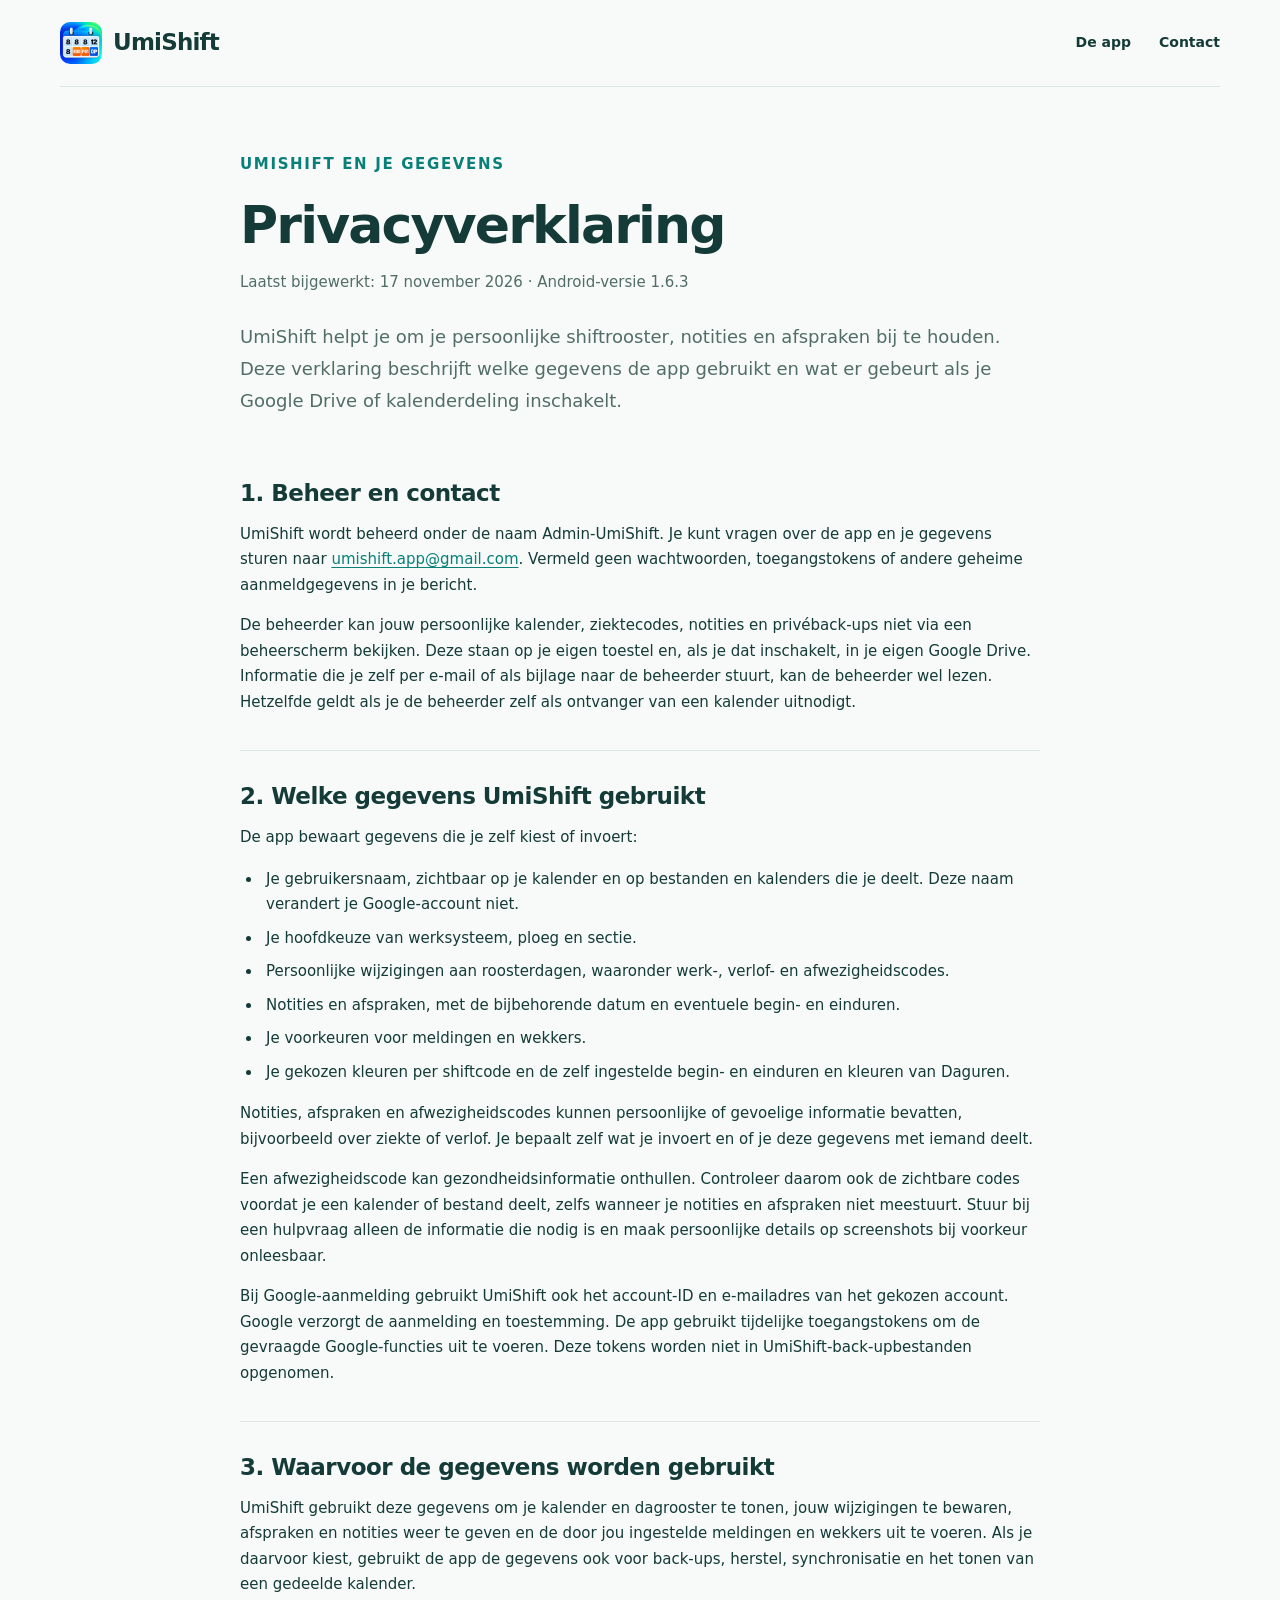
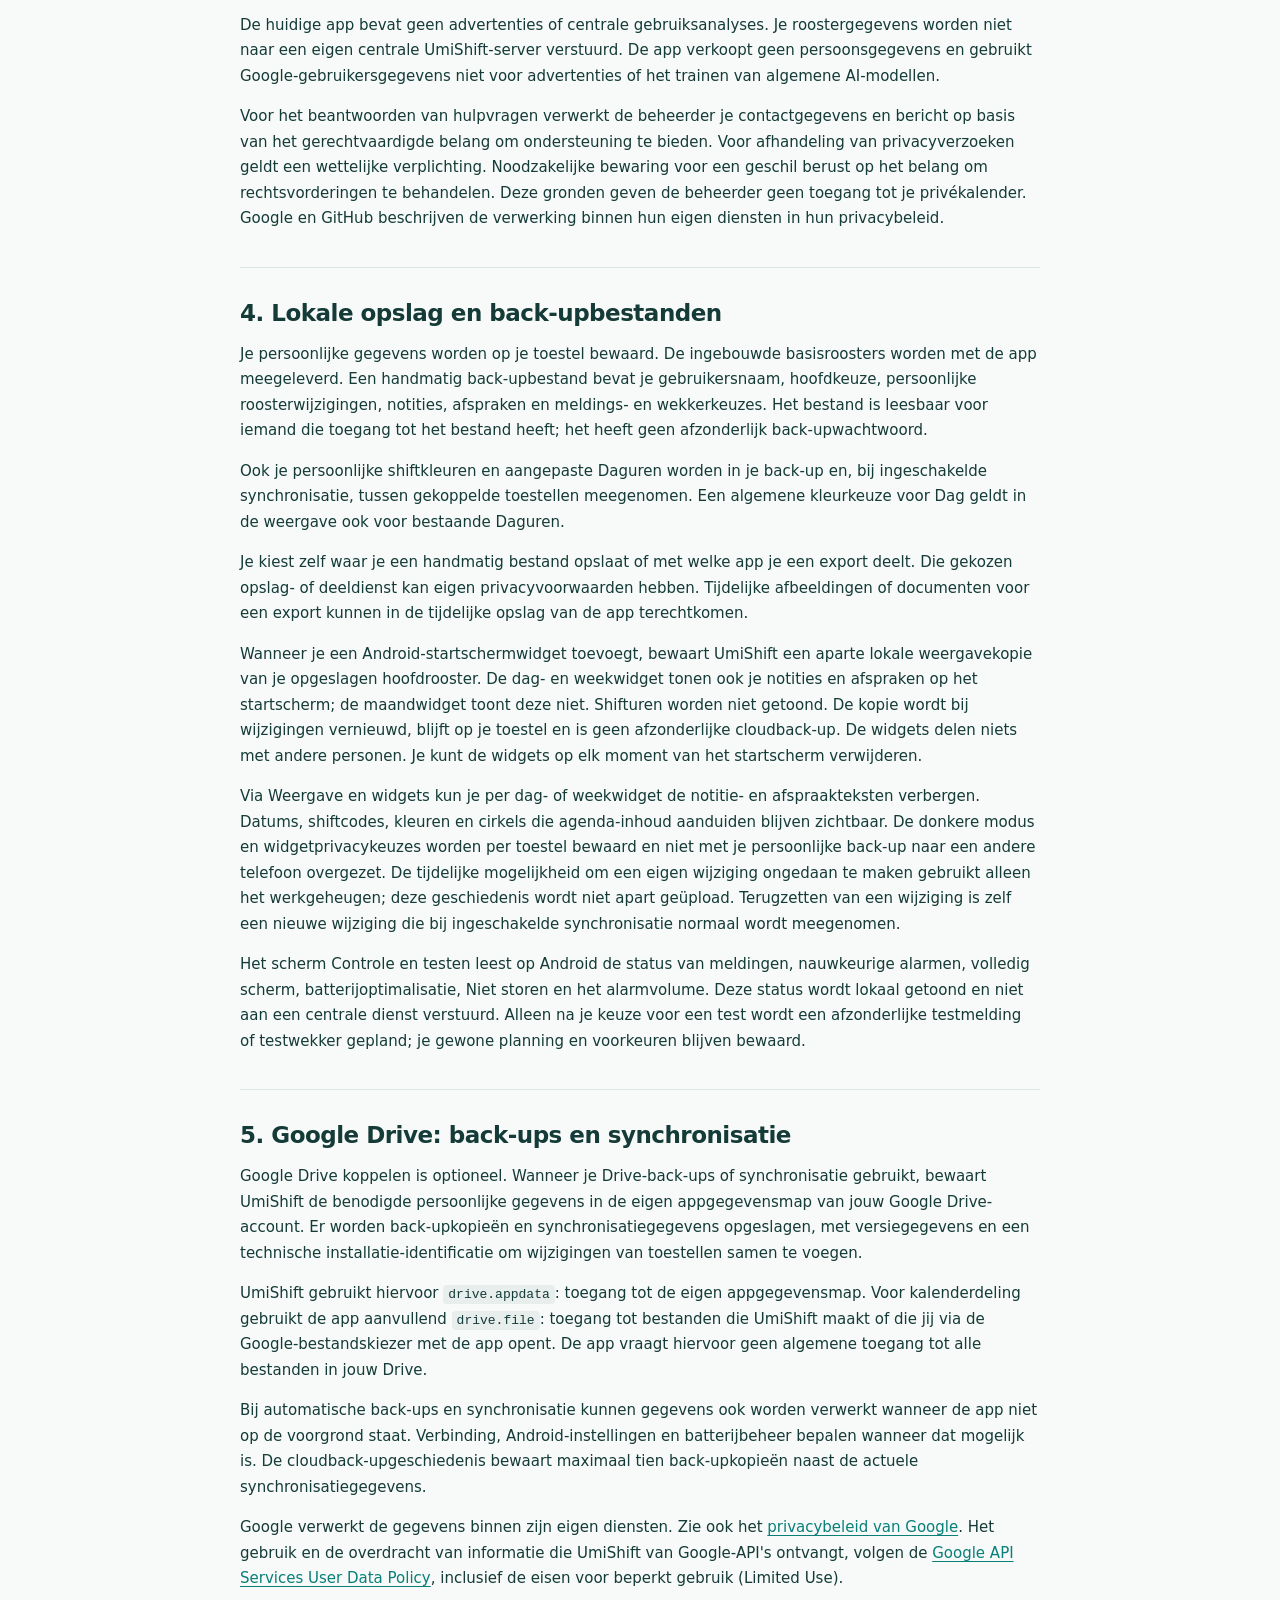
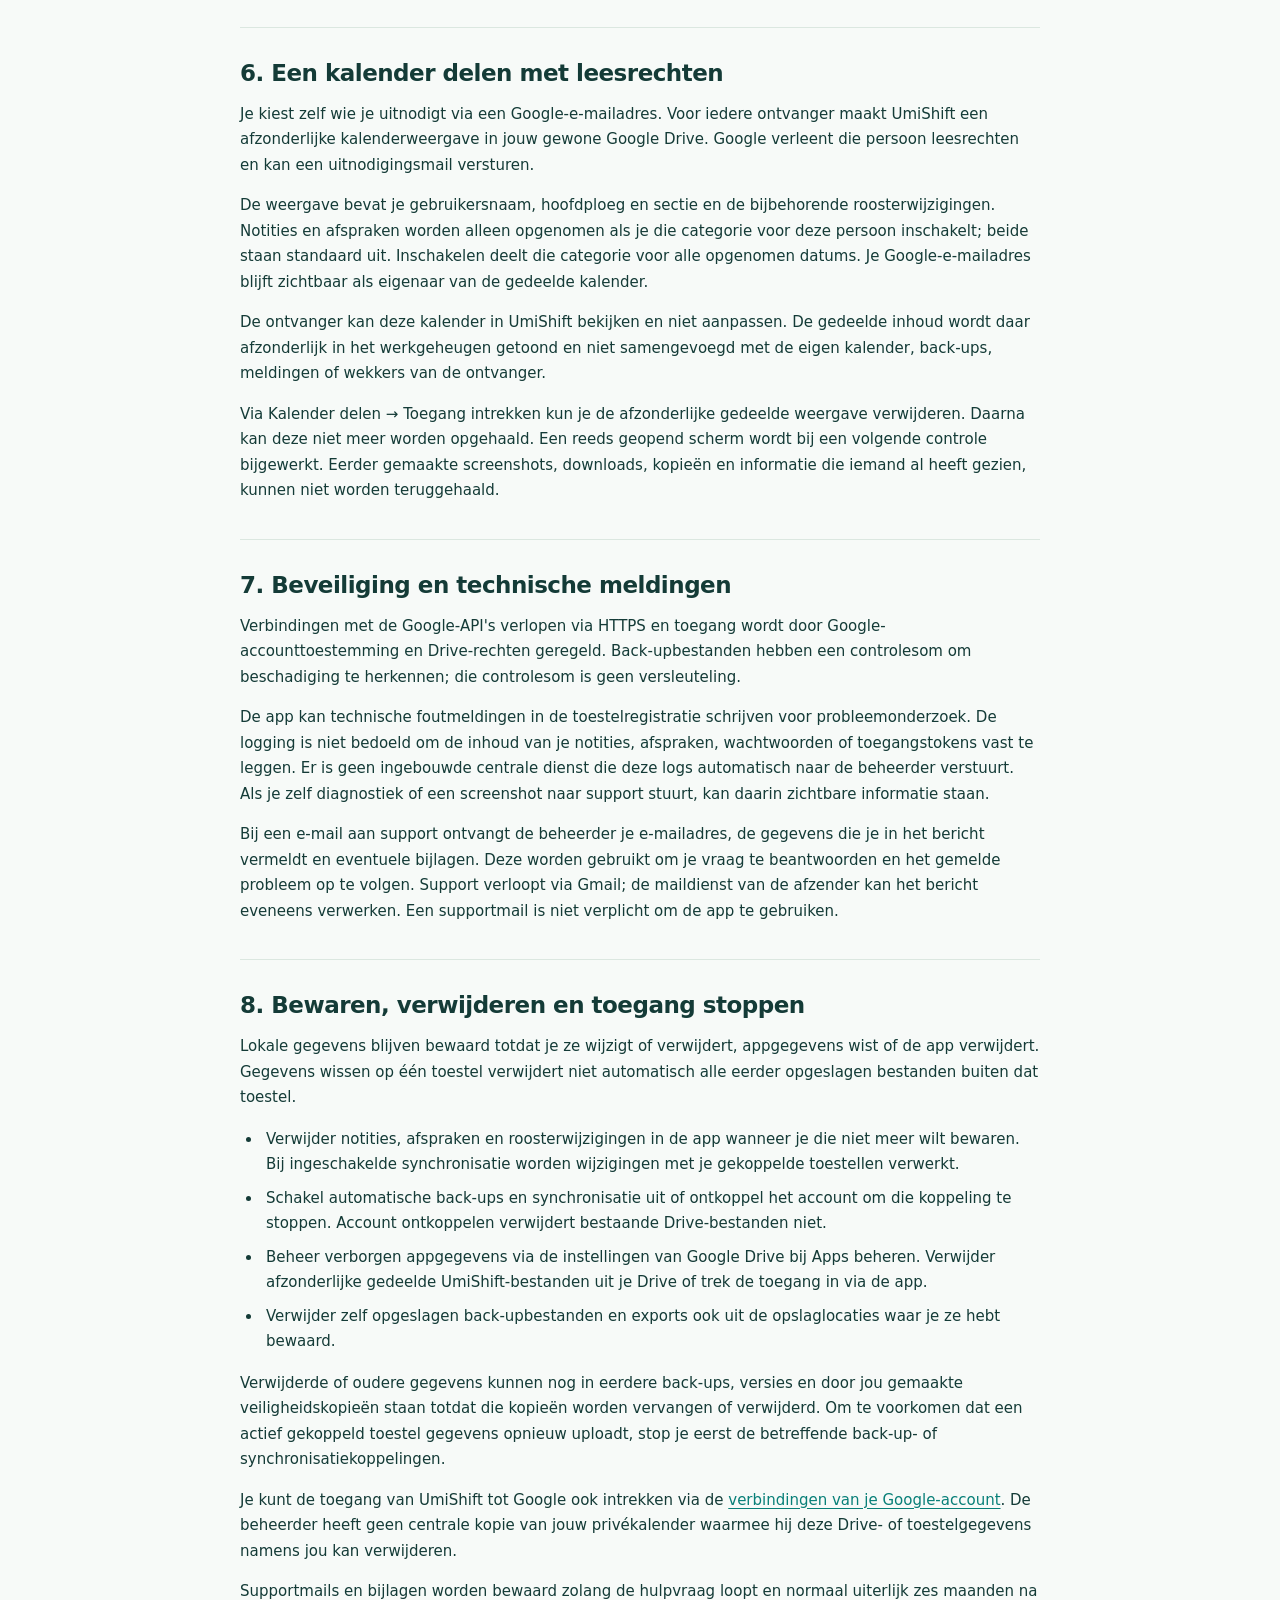
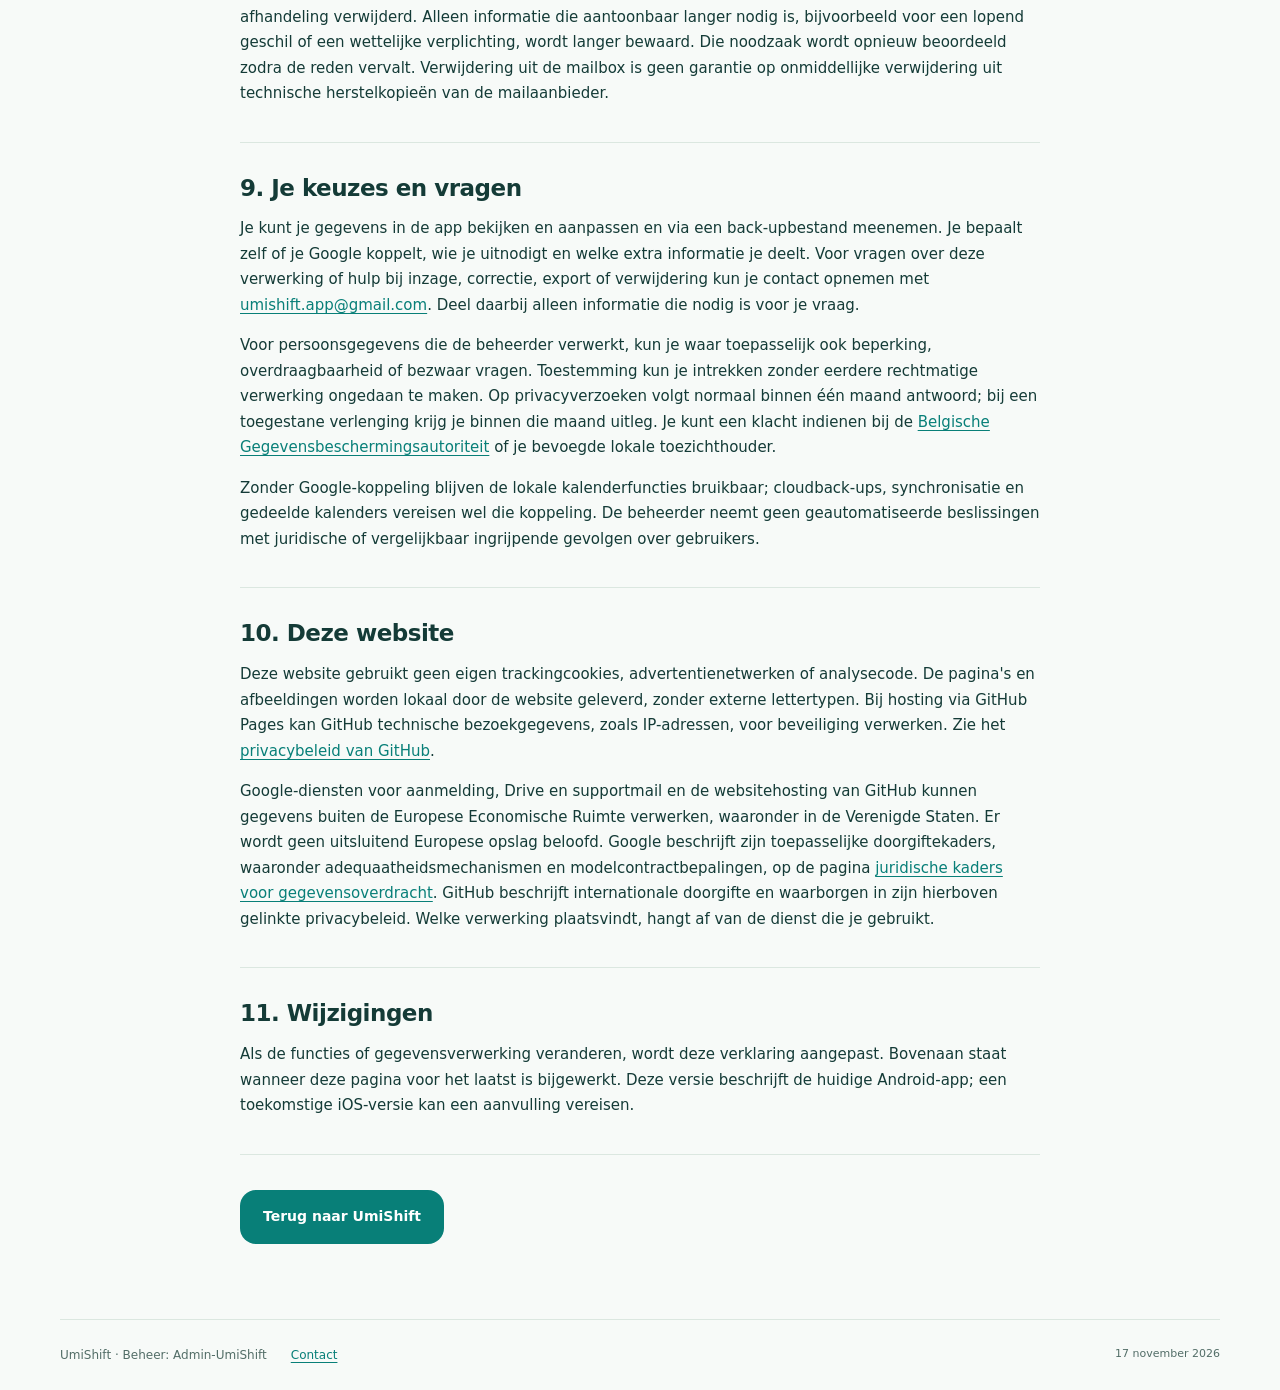
==== commit 0b7c0607: "Update UmiShift website, privacy and screenshots" ====
--- a/privacy.html
+++ b/privacy.html
@@ -14,10 +14,11 @@
   <main id="inhoud" class="policy wrap">
     <p class="eyebrow">UMISHIFT EN JE GEGEVENS</p>
     <h1>Privacyverklaring</h1>
-    <p class="policy-date">Laatst bijgewerkt: 23 oktober 2026 &middot; Android-versie 1.6.1</p>
+    <p class="policy-date">Laatst bijgewerkt: 17 november 2026 &middot; Android-versie 1.6.3</p>
     <p class="intro">UmiShift helpt je om je persoonlijke shiftrooster, notities en afspraken bij te houden. Deze verklaring beschrijft welke gegevens de app gebruikt en wat er gebeurt als je Google Drive of kalenderdeling inschakelt.</p>
     <section><h2>1. Beheer en contact</h2>
     <p>UmiShift wordt beheerd onder de naam Admin-UmiShift. Je kunt vragen over de app en je gegevens sturen naar <a href="mailto:umishift.app@gmail.com">umishift.app@gmail.com</a>. Vermeld geen wachtwoorden, toegangstokens of andere geheime aanmeldgegevens in je bericht.</p>
+    <p>De beheerder kan jouw persoonlijke kalender, ziektecodes, notities en privéback-ups niet via een beheerscherm bekijken. Deze staan op je eigen toestel en, als je dat inschakelt, in je eigen Google Drive. Informatie die je zelf per e-mail of als bijlage naar de beheerder stuurt, kan de beheerder wel lezen. Hetzelfde geldt als je de beheerder zelf als ontvanger van een kalender uitnodigt.</p>
     </section>
     <section><h2>2. Welke gegevens UmiShift gebruikt</h2>
     <p>De app bewaart gegevens die je zelf kiest of invoert:</p>
@@ -27,16 +28,20 @@
     <li>Persoonlijke wijzigingen aan roosterdagen, waaronder werk-, verlof- en afwezigheidscodes.</li>
     <li>Notities en afspraken, met de bijbehorende datum en eventuele begin- en einduren.</li>
     <li>Je voorkeuren voor meldingen en wekkers.</li>
+    <li>Je gekozen kleuren per shiftcode en de zelf ingestelde begin- en einduren en kleuren van Daguren.</li>
     </ul>
     <p>Notities, afspraken en afwezigheidscodes kunnen persoonlijke of gevoelige informatie bevatten, bijvoorbeeld over ziekte of verlof. Je bepaalt zelf wat je invoert en of je deze gegevens met iemand deelt.</p>
+    <p>Een afwezigheidscode kan gezondheidsinformatie onthullen. Controleer daarom ook de zichtbare codes voordat je een kalender of bestand deelt, zelfs wanneer je notities en afspraken niet meestuurt. Stuur bij een hulpvraag alleen de informatie die nodig is en maak persoonlijke details op screenshots bij voorkeur onleesbaar.</p>
     <p>Bij Google-aanmelding gebruikt UmiShift ook het account-ID en e-mailadres van het gekozen account. Google verzorgt de aanmelding en toestemming. De app gebruikt tijdelijke toegangstokens om de gevraagde Google-functies uit te voeren. Deze tokens worden niet in UmiShift-back-upbestanden opgenomen.</p>
     </section>
     <section><h2>3. Waarvoor de gegevens worden gebruikt</h2>
     <p>UmiShift gebruikt deze gegevens om je kalender en dagrooster te tonen, jouw wijzigingen te bewaren, afspraken en notities weer te geven en de door jou ingestelde meldingen en wekkers uit te voeren. Als je daarvoor kiest, gebruikt de app de gegevens ook voor back-ups, herstel, synchronisatie en het tonen van een gedeelde kalender.</p>
     <p>De huidige app bevat geen advertenties of centrale gebruiksanalyses. Je roostergegevens worden niet naar een eigen centrale UmiShift-server verstuurd. De app verkoopt geen persoonsgegevens en gebruikt Google-gebruikersgegevens niet voor advertenties of het trainen van algemene AI-modellen.</p>
+    <p>Voor het beantwoorden van hulpvragen verwerkt de beheerder je contactgegevens en bericht op basis van het gerechtvaardigde belang om ondersteuning te bieden. Voor afhandeling van privacyverzoeken geldt een wettelijke verplichting. Noodzakelijke bewaring voor een geschil berust op het belang om rechtsvorderingen te behandelen. Deze gronden geven de beheerder geen toegang tot je privékalender. Google en GitHub beschrijven de verwerking binnen hun eigen diensten in hun privacybeleid.</p>
     </section>
     <section><h2>4. Lokale opslag en back-upbestanden</h2>
     <p>Je persoonlijke gegevens worden op je toestel bewaard. De ingebouwde basisroosters worden met de app meegeleverd. Een handmatig back-upbestand bevat je gebruikersnaam, hoofdkeuze, persoonlijke roosterwijzigingen, notities, afspraken en meldings- en wekkerkeuzes. Het bestand is leesbaar voor iemand die toegang tot het bestand heeft; het heeft geen afzonderlijk back-upwachtwoord.</p>
+    <p>Ook je persoonlijke shiftkleuren en aangepaste Daguren worden in je back-up en, bij ingeschakelde synchronisatie, tussen gekoppelde toestellen meegenomen. Een algemene kleurkeuze voor Dag geldt in de weergave ook voor bestaande Daguren.</p>
     <p>Je kiest zelf waar je een handmatig bestand opslaat of met welke app je een export deelt. Die gekozen opslag- of deeldienst kan eigen privacyvoorwaarden hebben. Tijdelijke afbeeldingen of documenten voor een export kunnen in de tijdelijke opslag van de app terechtkomen.</p>
     <p>Wanneer je een Android-startschermwidget toevoegt, bewaart UmiShift een aparte lokale weergavekopie van je opgeslagen hoofdrooster. De dag- en weekwidget tonen ook je notities en afspraken op het startscherm; de maandwidget toont deze niet. Shifturen worden niet getoond. De kopie wordt bij wijzigingen vernieuwd, blijft op je toestel en is geen afzonderlijke cloudback-up. De widgets delen niets met andere personen. Je kunt de widgets op elk moment van het startscherm verwijderen.</p>
     <p>Via Weergave en widgets kun je per dag- of weekwidget de notitie- en afspraakteksten verbergen. Datums, shiftcodes, kleuren en cirkels die agenda-inhoud aanduiden blijven zichtbaar. De donkere modus en widgetprivacykeuzes worden per toestel bewaard en niet met je persoonlijke back-up naar een andere telefoon overgezet. De tijdelijke mogelijkheid om een eigen wijziging ongedaan te maken gebruikt alleen het werkgeheugen; deze geschiedenis wordt niet apart geüpload. Terugzetten van een wijziging is zelf een nieuwe wijziging die bij ingeschakelde synchronisatie normaal wordt meegenomen.</p>
@@ -57,6 +62,7 @@
     <section><h2>7. Beveiliging en technische meldingen</h2>
     <p>Verbindingen met de Google-API&#x27;s verlopen via HTTPS en toegang wordt door Google-accounttoestemming en Drive-rechten geregeld. Back-upbestanden hebben een controlesom om beschadiging te herkennen; die controlesom is geen versleuteling.</p>
     <p>De app kan technische foutmeldingen in de toestelregistratie schrijven voor probleemonderzoek. De logging is niet bedoeld om de inhoud van je notities, afspraken, wachtwoorden of toegangstokens vast te leggen. Er is geen ingebouwde centrale dienst die deze logs automatisch naar de beheerder verstuurt. Als je zelf diagnostiek of een screenshot naar support stuurt, kan daarin zichtbare informatie staan.</p>
+    <p>Bij een e-mail aan support ontvangt de beheerder je e-mailadres, de gegevens die je in het bericht vermeldt en eventuele bijlagen. Deze worden gebruikt om je vraag te beantwoorden en het gemelde probleem op te volgen. Support verloopt via Gmail; de maildienst van de afzender kan het bericht eveneens verwerken. Een supportmail is niet verplicht om de app te gebruiken.</p>
     </section>
     <section><h2>8. Bewaren, verwijderen en toegang stoppen</h2>
     <p>Lokale gegevens blijven bewaard totdat je ze wijzigt of verwijdert, appgegevens wist of de app verwijdert. Gegevens wissen op één toestel verwijdert niet automatisch alle eerder opgeslagen bestanden buiten dat toestel.</p>
@@ -68,18 +74,22 @@
     </ul>
     <p>Verwijderde of oudere gegevens kunnen nog in eerdere back-ups, versies en door jou gemaakte veiligheidskopieën staan totdat die kopieën worden vervangen of verwijderd. Om te voorkomen dat een actief gekoppeld toestel gegevens opnieuw uploadt, stop je eerst de betreffende back-up- of synchronisatiekoppelingen.</p>
     <p>Je kunt de toegang van UmiShift tot Google ook intrekken via de <a href="https://myaccount.google.com/connections">verbindingen van je Google-account</a>. De beheerder heeft geen centrale kopie van jouw privékalender waarmee hij deze Drive- of toestelgegevens namens jou kan verwijderen.</p>
+    <p>Supportmails en bijlagen worden bewaard zolang de hulpvraag loopt en normaal uiterlijk zes maanden na afhandeling verwijderd. Alleen informatie die aantoonbaar langer nodig is, bijvoorbeeld voor een lopend geschil of een wettelijke verplichting, wordt langer bewaard. Die noodzaak wordt opnieuw beoordeeld zodra de reden vervalt. Verwijdering uit de mailbox is geen garantie op onmiddellijke verwijdering uit technische herstelkopieën van de mailaanbieder.</p>
     </section>
     <section><h2>9. Je keuzes en vragen</h2>
     <p>Je kunt je gegevens in de app bekijken en aanpassen en via een back-upbestand meenemen. Je bepaalt zelf of je Google koppelt, wie je uitnodigt en welke extra informatie je deelt. Voor vragen over deze verwerking of hulp bij inzage, correctie, export of verwijdering kun je contact opnemen met <a href="mailto:umishift.app@gmail.com">umishift.app@gmail.com</a>. Deel daarbij alleen informatie die nodig is voor je vraag.</p>
+    <p>Voor persoonsgegevens die de beheerder verwerkt, kun je waar toepasselijk ook beperking, overdraagbaarheid of bezwaar vragen. Toestemming kun je intrekken zonder eerdere rechtmatige verwerking ongedaan te maken. Op privacyverzoeken volgt normaal binnen één maand antwoord; bij een toegestane verlenging krijg je binnen die maand uitleg. Je kunt een klacht indienen bij de <a href="https://www.gegevensbeschermingsautoriteit.be/burger/acties/klacht-indienen">Belgische Gegevensbeschermingsautoriteit</a> of je bevoegde lokale toezichthouder.</p>
+    <p>Zonder Google-koppeling blijven de lokale kalenderfuncties bruikbaar; cloudback-ups, synchronisatie en gedeelde kalenders vereisen wel die koppeling. De beheerder neemt geen geautomatiseerde beslissingen met juridische of vergelijkbaar ingrijpende gevolgen over gebruikers.</p>
     </section>
     <section><h2>10. Deze website</h2>
     <p>Deze website gebruikt geen eigen trackingcookies, advertentienetwerken of analysecode. De pagina&#x27;s en afbeeldingen worden lokaal door de website geleverd, zonder externe lettertypen. Bij hosting via GitHub Pages kan GitHub technische bezoekgegevens, zoals IP-adressen, voor beveiliging verwerken. Zie het <a href="https://docs.github.com/en/site-policy/privacy-policies/github-general-privacy-statement">privacybeleid van GitHub</a>.</p>
+    <p>Google-diensten voor aanmelding, Drive en supportmail en de websitehosting van GitHub kunnen gegevens buiten de Europese Economische Ruimte verwerken, waaronder in de Verenigde Staten. Er wordt geen uitsluitend Europese opslag beloofd. Google beschrijft zijn toepasselijke doorgiftekaders, waaronder adequaatheidsmechanismen en modelcontractbepalingen, op de pagina <a href="https://policies.google.com/privacy/frameworks?hl=nl">juridische kaders voor gegevensoverdracht</a>. GitHub beschrijft internationale doorgifte en waarborgen in zijn hierboven gelinkte privacybeleid. Welke verwerking plaatsvindt, hangt af van de dienst die je gebruikt.</p>
     </section>
     <section><h2>11. Wijzigingen</h2>
     <p>Als de functies of gegevensverwerking veranderen, wordt deze verklaring aangepast. Bovenaan staat wanneer deze pagina voor het laatst is bijgewerkt. Deze versie beschrijft de huidige Android-app; een toekomstige iOS-versie kan een aanvulling vereisen.</p>
     </section>
     <a class="button" href="./">Terug naar UmiShift</a>
   </main>
-  <footer class="site-footer wrap"><span>UmiShift · Beheer: Admin-UmiShift</span><a href="mailto:umishift.app@gmail.com">Contact</a><small>23 oktober 2026</small></footer>
+  <footer class="site-footer wrap"><span>UmiShift · Beheer: Admin-UmiShift</span><a href="mailto:umishift.app@gmail.com">Contact</a><small>17 november 2026</small></footer>
 </body>
 </html>
--- a/style.css
+++ b/style.css
@@ -1,6 +1,9 @@
-:root{color-scheme:light;--ink:#182f38;--teal:#087f78;--paper:#f5f7f7;--muted:#536b72;--line:#dbe5e3}*{box-sizing:border-box}html{scroll-behavior:smooth;scroll-padding-top:24px}body{margin:0;background:var(--paper);color:var(--ink);font-family:system-ui,-apple-system,"Segoe UI",sans-serif;font-size:16px;line-height:1.65}a{color:var(--teal);text-underline-offset:.2em}a:hover{text-decoration-thickness:2px}a:focus-visible{outline:3px solid #ff9500;outline-offset:5px;border-radius:3px}.wrap{width:min(1120px,calc(100% - 48px));margin-inline:auto}.skip{position:absolute;top:-100px;left:12px;background:white;padding:12px;z-index:10}.skip:focus{top:10px}.site-header{display:flex;justify-content:space-between;align-items:center;gap:20px;padding-block:22px;border-bottom:1px solid var(--line)}.brand{display:flex;align-items:center;gap:10px;font-size:22px;font-weight:800;letter-spacing:-.7px;color:var(--ink);text-decoration:none}.brand img{border-radius:11px}.site-header nav{display:flex;gap:26px;flex-wrap:wrap;font-size:14px;font-weight:600}.site-header nav a{color:var(--ink);text-decoration:none}.site-header nav a:hover{text-decoration:underline}.hero{display:grid;grid-template-columns:1fr 1fr;gap:64px;align-items:center;padding-block:90px 100px}.eyebrow{font-size:11px;letter-spacing:1.5px;font-weight:800;color:var(--teal);margin:0 0 18px}h1{font-size:clamp(40px,5.2vw,64px);font-weight:800;line-height:1.08;letter-spacing:-2.8px;margin:0 0 25px}h1 span{color:var(--teal)}.intro{font-size:19px;line-height:1.75;color:var(--muted);margin:0 0 22px}.platform{display:inline-flex;font-size:12px;font-weight:700;border:1px solid #b8d8d2;border-radius:30px;padding:4px 12px;color:var(--teal);margin:0 0 24px}.button{display:flex;align-items:center;justify-content:space-between;gap:32px;width:fit-content;padding:13px 20px;border-radius:12px;background:var(--teal);color:white;text-decoration:none;font-weight:700;font-size:14px;transition:background .15s}.button:hover{background:#05615c}.calendar-demo{padding:26px;background:white;border:1px solid #e1e9e7;border-radius:24px;box-shadow:0 25px 65px #183e3710;transform:rotate(-2deg)}.demo-top{display:flex;align-items:center;justify-content:space-between;gap:12px;font-size:12px;font-weight:700;color:var(--muted)}.demo-tag{border:1px solid var(--line);border-radius:20px;padding:2px 9px;font-size:10px}.demo-title{font-weight:750;font-size:21px;letter-spacing:-.6px;margin-block:20px}.demo-grid{display:grid;grid-template-columns:repeat(7,minmax(0,1fr));gap:5px}.demo-grid>div{padding:8px 1px;background:#ddf5e8;color:#155e37;text-align:center;border-radius:9px;display:flex;flex-direction:column;align-items:center}.demo-grid span{font-size:9px;font-weight:700}.demo-grid strong{font-size:22px;line-height:1.6}.demo-grid small{font-size:9px}.demo-grid .demo-off{background:#ffe5e8;color:#a8182f}.demo-grid .demo-selected{outline:3px solid #ff9500;outline-offset:-3px}.demo-day,.demo-note{display:flex;align-items:center;gap:14px;border-radius:13px;padding:15px;margin-top:15px}.demo-day{background:#f1faf5}.demo-note{background:#f6f8f8;margin-top:8px}.demo-day strong,.demo-note strong{font-size:14px}.demo-day p,.demo-note p{font-size:12px;color:var(--muted);margin:2px 0 0}.dot{width:11px;height:11px;border-radius:50%;background:#10a957;flex-shrink:0}.demo-note>span{color:var(--teal);font-size:24px}.features{padding-block:35px 85px}h2{font-size:clamp(28px,3vw,37px);font-weight:750;letter-spacing:-1.1px;line-height:1.2;margin:0 0 25px}.feature-grid{display:grid;grid-template-columns:repeat(4,1fr);gap:28px;margin-top:40px}.feature-grid article{border-top:1px solid var(--line);padding-top:20px}.number{font-size:12px;color:var(--teal);font-weight:750}h3{font-size:18px;line-height:1.35;margin:13px 0 12px;letter-spacing:-.3px}.feature-grid p{font-size:14px;color:var(--muted);margin:0}.privacy-strip{background:#e3efec;padding-block:56px}.privacy-strip-inner{display:flex;gap:55px;align-items:center;justify-content:space-between}.privacy-strip-inner>div{max-width:680px}.privacy-strip h2{font-size:32px;margin-bottom:15px}.privacy-strip p:not(.eyebrow){font-size:15px;color:var(--muted);margin-bottom:0}.button-light{background:white;color:var(--teal);flex-shrink:0}.button-light:hover{background:#f7fbfa}.contact{padding-block:70px;display:flex;align-items:center;justify-content:space-between;gap:40px}.contact h2{margin-bottom:16px}.contact p:not(.eyebrow){max-width:520px;color:var(--muted);font-size:14px}.contact-link{font-weight:700;font-size:18px;overflow-wrap:anywhere}.site-footer{border-top:1px solid var(--line);padding-block:22px;display:flex;align-items:center;gap:28px;font-size:12px;color:var(--muted);flex-wrap:wrap}.site-footer small{margin-left:auto;font-size:10px;font-weight:800;color:var(--ink)}.policy{max-width:800px;padding-block:65px 75px}.policy h1{font-size:clamp(35px,5vw,52px);letter-spacing:-1.8px;overflow-wrap:anywhere}.policy-date{font-size:13px;color:var(--muted);margin-block:-10px 25px}.policy .intro{font-size:18px}.policy section{padding-block:20px;border-bottom:1px solid var(--line)}.policy h2{font-size:23px;letter-spacing:-.5px;margin:12px 0 15px}.policy p,.policy li{font-size:15px}.policy li{padding-left:4px;margin-bottom:8px}.policy ul{padding-left:22px}.policy code{background:#e7eeec;padding:2px 5px;border-radius:4px;overflow-wrap:anywhere;font-size:13px}.policy>.button{margin-top:35px}@media(max-width:1000px){.hero{gap:34px}.calendar-demo{padding:20px}.demo-title{font-size:18px}.privacy-strip-inner{flex-direction:column;align-items:flex-start;gap:26px}.feature-grid{grid-template-columns:repeat(2,1fr)}.contact{align-items:flex-start;flex-direction:column;gap:12px}}@media(max-width:660px){.wrap{width:calc(100% - 36px)}.site-header{padding-block:16px;gap:15px;align-items:flex-start}.brand{font-size:20px;gap:7px}.brand img{width:34px;height:34px}.site-header nav{gap:10px 16px;font-size:12px;justify-content:flex-end}.hero{grid-template-columns:1fr;padding-block:48px 55px;gap:42px}h1{font-size:45px;letter-spacing:-2px}.intro{font-size:17px}.eyebrow{font-size:10px;letter-spacing:1.1px}.calendar-demo{max-width:450px;width:100%;margin-inline:auto;transform:none;padding:18px}.demo-title{font-size:20px}.demo-grid strong{font-size:21px}.features{padding-block:20px 50px}.feature-grid{gap:28px 22px;margin-top:25px}.feature-grid p{font-size:13px}h3{font-size:16px}.privacy-strip{padding-block:38px}.privacy-strip h2{font-size:29px}.contact{padding-block:44px}.contact-link{font-size:16px}.site-footer{gap:12px 24px}.site-footer small{margin-left:0;width:100%}.policy{padding-block:40px 50px}.policy h1{font-size:38px}.policy h2{font-size:21px}.policy .intro{font-size:17px}}@media(prefers-reduced-motion:reduce){html{scroll-behavior:auto}.button{transition:none}}
-
-/* Current app information, retaining the existing UmiShift branding. */
-.feature-grid{grid-template-columns:repeat(3,minmax(0,1fr))}.feature-grid article{min-width:0}.feature-grid h3,.feature-grid p{overflow-wrap:anywhere}.faq{padding-block:20px 60px}.faq details{padding:20px 0;border-bottom:1px solid var(--line)}.faq summary{font-size:17px;font-weight:700;cursor:pointer;padding-right:15px}.faq details p{max-width:800px;color:var(--muted);font-size:15px;margin:14px 0 0}.site-header nav{flex-wrap:wrap}.site-footer small{font-weight:600;color:var(--muted)}a:focus-visible,summary:focus-visible{outline:3px solid #ff9500;outline-offset:5px;border-radius:4px}
-@media(max-width:1000px){.feature-grid{grid-template-columns:repeat(2,minmax(0,1fr))}}
-@media(max-width:660px){.feature-grid{grid-template-columns:1fr;gap:24px}.feature-grid p{font-size:15px}.feature-grid h3{font-size:19px}.faq{padding-block:10px 40px}.faq summary{font-size:16px}}
+:root{color-scheme:light;--ink:#143b37;--teal:#087f78;--muted:#526d67;--paper:#f7faf8;--line:#dbe7e0}
+*{box-sizing:border-box}html{scroll-behavior:smooth;scroll-padding-top:28px}body{margin:0;background:var(--paper);color:var(--ink);font-family:system-ui,-apple-system,"Segoe UI",sans-serif;line-height:1.7}img{max-width:100%;height:auto}a{color:var(--teal);text-underline-offset:.22em}a:hover{text-decoration-thickness:2px}a:focus-visible,summary:focus-visible,[tabindex]:focus-visible{outline:3px solid #e58917;outline-offset:5px;border-radius:5px}.wrap{width:min(1160px,calc(100% - 56px));margin-inline:auto}.skip{position:absolute;top:-100px;left:16px;background:white;padding:12px;z-index:10}.skip:focus{top:12px}.site-header{display:flex;align-items:center;justify-content:space-between;gap:28px;padding-block:22px;border-bottom:1px solid var(--line)}.brand{display:inline-flex;align-items:center;gap:11px;font-size:23px;font-weight:800;letter-spacing:-.8px;color:var(--ink);text-decoration:none;flex-shrink:0}.brand img{border-radius:24%}.site-header nav{display:flex;gap:28px;flex-wrap:wrap;font-size:14px;font-weight:600}.site-header nav a{color:var(--ink);text-decoration:none}.site-header nav a:hover{text-decoration:underline}
+.hero{display:grid;grid-template-columns:1.05fr 1fr;align-items:center;gap:75px;padding-block:60px 65px}.hero-copy{padding-bottom:20px}.eyebrow{font-size:11px;letter-spacing:1.65px;font-weight:800;color:var(--teal);margin:0 0 20px}h1{font-size:clamp(52px,6.5vw,82px);font-weight:800;line-height:1.05;letter-spacing:-4px;margin:0 0 28px}h1 span{color:var(--teal)}.intro{font-size:20px;line-height:1.8;color:var(--muted);max-width:480px;margin:0 0 30px}.hero-actions{display:flex;align-items:center;gap:24px;flex-wrap:wrap}.button{display:inline-flex;align-items:center;justify-content:space-between;gap:24px;padding:15px 23px;border-radius:16px;background:var(--teal);color:white;text-decoration:none;font-weight:700;font-size:14px;min-height:52px;transition:background .15s}.button:hover{background:#06635d}.text-link{font-size:14px;font-weight:700;text-decoration:none}.fine-print{font-size:12px!important;line-height:1.8;color:var(--muted);margin-top:18px}.hero-tags{display:flex;flex-wrap:wrap;gap:8px;margin-top:27px}.hero-tags span{border:1px solid #bfd8cc;border-radius:30px;padding:5px 12px;font-size:12px;color:#3e675b;font-weight:600}.hero-visual{position:relative;margin:0;display:flex;flex-direction:column;align-items:center;isolation:isolate}.hero-visual:before{content:"";position:absolute;z-index:-1;background:radial-gradient(ellipse,#bce6d7,transparent 70%);inset:-30px -20px}.phone-mock{width:min(100%,310px);border:8px solid #162b2d;border-radius:26px;background:#f8faf9;box-shadow:0 32px 65px #173d3720,0 3px 5px #0e302a30;overflow:hidden;position:relative}.phone-mock>img{display:block;width:100%}.phone-status{display:flex;align-items:center;justify-content:space-between;position:relative;height:25px;padding:0 14px;font-size:10px;font-weight:700}.phone-status i{position:absolute;left:calc(50% - 3px);width:6px;height:6px;background:#12202a;border-radius:50%}.phone-bottom{height:16px;background:#162b2d;position:relative}.phone-bottom:after{content:"";width:35%;height:3px;border-radius:4px;background:#c9d8d4;position:absolute;left:32.5%;top:6px}.floating-label{position:absolute;z-index:1;top:19%;left:-10px;box-shadow:0 8px 30px #143b3712;border:1px solid #e2ede6;background:#fff;padding:11px 16px;border-radius:13px;font-size:12px;font-weight:700;transform:rotate(-5deg);color:var(--teal)}.hero-visual figcaption{font-size:10px;color:var(--muted);margin-top:17px}.orbit{position:absolute;border:1px solid #c6e4d6;z-index:-1;border-radius:50%;width:100%;height:380px;top:80px;transform:rotate(-30deg)}.benefit-band{background:#e9f3ed;border-block:1px solid #dbeadf}.benefit-band .wrap{display:flex;justify-content:space-around;gap:20px;padding-block:19px;font-size:13px;font-weight:650}.benefit-band span:before{content:"✦";color:var(--teal);margin-right:12px}
+.section{padding-block:90px}.section-heading{display:flex;align-items:flex-end;justify-content:space-between;gap:50px;margin-bottom:42px}.section-heading>p{max-width:350px;color:var(--muted);font-size:15px;margin:0 0 6px}h2{font-size:clamp(30px,3.7vw,45px);line-height:1.17;font-weight:750;letter-spacing:-1.7px;margin:0 0 22px}.section-heading h2{margin-bottom:0}.feature-grid{display:grid;grid-template-columns:repeat(3,minmax(0,1fr));gap:18px}.feature-grid article{padding:28px;border:1px solid var(--line);border-radius:23px;background:white;min-width:0}.number{display:inline-flex;align-items:center;justify-content:center;width:37px;height:37px;border-radius:12px;background:#e9f5ee;font-size:12px;color:var(--teal);font-weight:750}h3{font-size:20px;line-height:1.35;letter-spacing:-.5px;margin:20px 0 12px}.feature-grid p{font-size:14px;color:var(--muted);margin:0;overflow-wrap:anywhere}.widget-section{background:#123f39;color:#effbf5;padding-block:65px;overflow:hidden}.widget-layout{display:grid;grid-template-columns:.8fr 1.25fr;align-items:center;gap:60px}.widget-section .eyebrow{color:#9dddc4}.widget-section p:not(.eyebrow){color:#c6e1d7;font-size:15px}.widget-section .hero-tags span{color:#d7f3e5;border-color:#477368}.widget-layout figure{margin:0}.widget-layout img{display:block;width:100%}.widget-layout figcaption{font-size:11px;color:#bfddd1;text-align:center;margin-top:8px}.screenshot-gallery{display:flex;gap:20px;overflow-x:auto;scroll-snap-type:x mandatory;padding:2px 2px 20px;scrollbar-color:#87b5a2 #e1ece5;scrollbar-width:thin}.screenshot-gallery>a{display:block;flex:0 0 252px;scroll-snap-align:start;border:1px solid var(--line);border-radius:21px;overflow:hidden;background:#dff3e9}.screenshot-gallery img{display:block;width:100%;height:auto}.caption{font-size:12px;color:var(--muted);margin:14px 0 0}.split-section{padding-top:0;display:grid;grid-template-columns:1.1fr .9fr;gap:100px;align-items:center}.split-section p:not(.eyebrow){color:var(--muted);font-size:15px}.check-list{padding:0;list-style:none;margin:24px 0;font-size:14px}.check-list li{position:relative;padding-left:25px;margin-bottom:11px}.check-list li:before{content:"✓";position:absolute;left:0;color:var(--teal);font-weight:800}.quiet-card{background:#e9f2ec;border:1px solid #d4e5d9;border-radius:30px;padding:38px}.quiet-card>img{border-radius:23%}.quiet-card h3{font-size:27px;line-height:1.25;margin-block:22px 18px;letter-spacing:-.9px}.quiet-card p{font-size:14px}.quiet-card .text-link{display:inline-block;margin-top:12px}.privacy-strip{background:#e2efe7;padding-block:55px}.privacy-strip-inner{display:flex;align-items:center;justify-content:space-between;gap:65px}.privacy-strip-inner>div{max-width:650px}.privacy-strip p:not(.eyebrow){color:var(--muted);font-size:15px;margin-bottom:0}.button-light{background:white;color:var(--teal);flex-shrink:0}.button-light:hover{background:#f2faf5}.faq{max-width:880px}.faq details{border-bottom:1px solid var(--line);padding:20px 0}.faq summary{cursor:pointer;font-weight:650;font-size:16px;padding-right:12px}.faq details p{font-size:15px;color:var(--muted);margin:14px 0 0}.contact{display:flex;align-items:center;justify-content:space-between;gap:40px;border-top:1px solid var(--line);padding-block:55px}.contact h2{font-size:31px}.contact p:not(.eyebrow){font-size:14px;color:var(--muted);max-width:500px}.contact-link{font-size:17px;font-weight:700;overflow-wrap:anywhere}.site-footer{display:flex;align-items:center;gap:24px;flex-wrap:wrap;border-top:1px solid var(--line);padding-block:25px;color:var(--muted);font-size:12px}.site-footer .brand{font-size:18px}.site-footer small{margin-left:auto;font-size:11px}
+.policy{max-width:800px;padding-block:65px 75px}.policy h1{font-size:clamp(35px,5vw,52px);letter-spacing:-1.8px;overflow-wrap:anywhere}.policy-date{font-size:13px;color:var(--muted);margin-block:-10px 25px}.policy .intro{font-size:18px;max-width:none}.policy section{padding-block:20px;border-bottom:1px solid var(--line)}.policy h2{font-size:23px;letter-spacing:-.5px;margin:12px 0 15px}.policy p,.policy li{font-size:15px}.policy li{padding-left:4px;margin-bottom:8px}.policy ul{padding-left:22px}.policy code{background:#e7eeec;padding:2px 5px;border-radius:4px;overflow-wrap:anywhere;font-size:13px}.policy>.button{margin-top:35px}.policy a{overflow-wrap:anywhere}
+@media(min-width:1400px){.hero{padding-block:80px}.phone-mock{width:330px}}
+@media(max-width:1000px){.hero{gap:35px}h1{font-size:65px}.floating-label{left:-4px;font-size:11px}.orbit{height:350px}.feature-grid{grid-template-columns:repeat(2,minmax(0,1fr))}.widget-layout{gap:30px}.split-section{gap:40px}.privacy-strip-inner{gap:30px}.section-heading{gap:30px}.contact{align-items:flex-start;flex-direction:column;gap:10px}}
+@media(max-width:700px){.wrap{width:calc(100% - 36px)}.site-header{padding-block:17px;gap:16px;align-items:flex-start}.brand{font-size:20px;gap:8px}.brand img{width:36px;height:36px}.site-header nav{font-size:11px;gap:7px 13px;justify-content:flex-end;max-width:200px}.hero{grid-template-columns:1fr;gap:38px;padding-block:48px 35px}.hero-copy{padding:0}h1{font-size:clamp(48px,12vw,68px);letter-spacing:-2.8px}.intro{font-size:17px;max-width:500px}.eyebrow{font-size:10px;letter-spacing:1.2px}.hero-actions{gap:20px}.hero-tags{margin-top:22px}.hero-tags span{font-size:11px;padding:4px 10px}.hero-visual{max-width:380px;width:100%;margin-inline:auto}.phone-mock{width:270px}.floating-label{left:0;top:18%}.orbit{height:340px}.benefit-band .wrap{flex-wrap:wrap;justify-content:flex-start;gap:7px 18px;font-size:11px;padding-block:15px}.benefit-band span:before{margin-right:7px}.section{padding-block:55px}.section-heading{display:block;margin-bottom:28px}.section-heading>p{max-width:500px;margin-top:22px}.section h2{font-size:33px;letter-spacing:-1px}.feature-grid{grid-template-columns:1fr;gap:12px}.feature-grid article{padding:24px;border-radius:20px}.feature-grid h3{font-size:20px;margin-top:15px}.feature-grid p{font-size:15px}.widget-section{padding-block:45px}.widget-layout{grid-template-columns:1fr;gap:25px}.widget-layout figure{max-width:520px}.widget-section h2{font-size:35px}.screenshot-gallery{gap:13px}.screenshot-gallery>a{flex-basis:245px}.split-section{padding-top:0;grid-template-columns:1fr;gap:25px}.quiet-card{padding:28px}.privacy-strip{padding-block:40px}.privacy-strip-inner{flex-direction:column;align-items:flex-start;gap:25px}.privacy-strip h2{font-size:32px}.contact{padding-block:38px}.contact h2{font-size:29px}.contact-link{font-size:15px}.site-footer{gap:14px 20px}.site-footer small{width:100%;margin:0}.policy{padding-block:40px}.policy h1{font-size:36px}.policy h2{font-size:21px}.policy .intro{font-size:17px}}
+@media(prefers-reduced-motion:reduce){html{scroll-behavior:auto}.button{transition:none}}
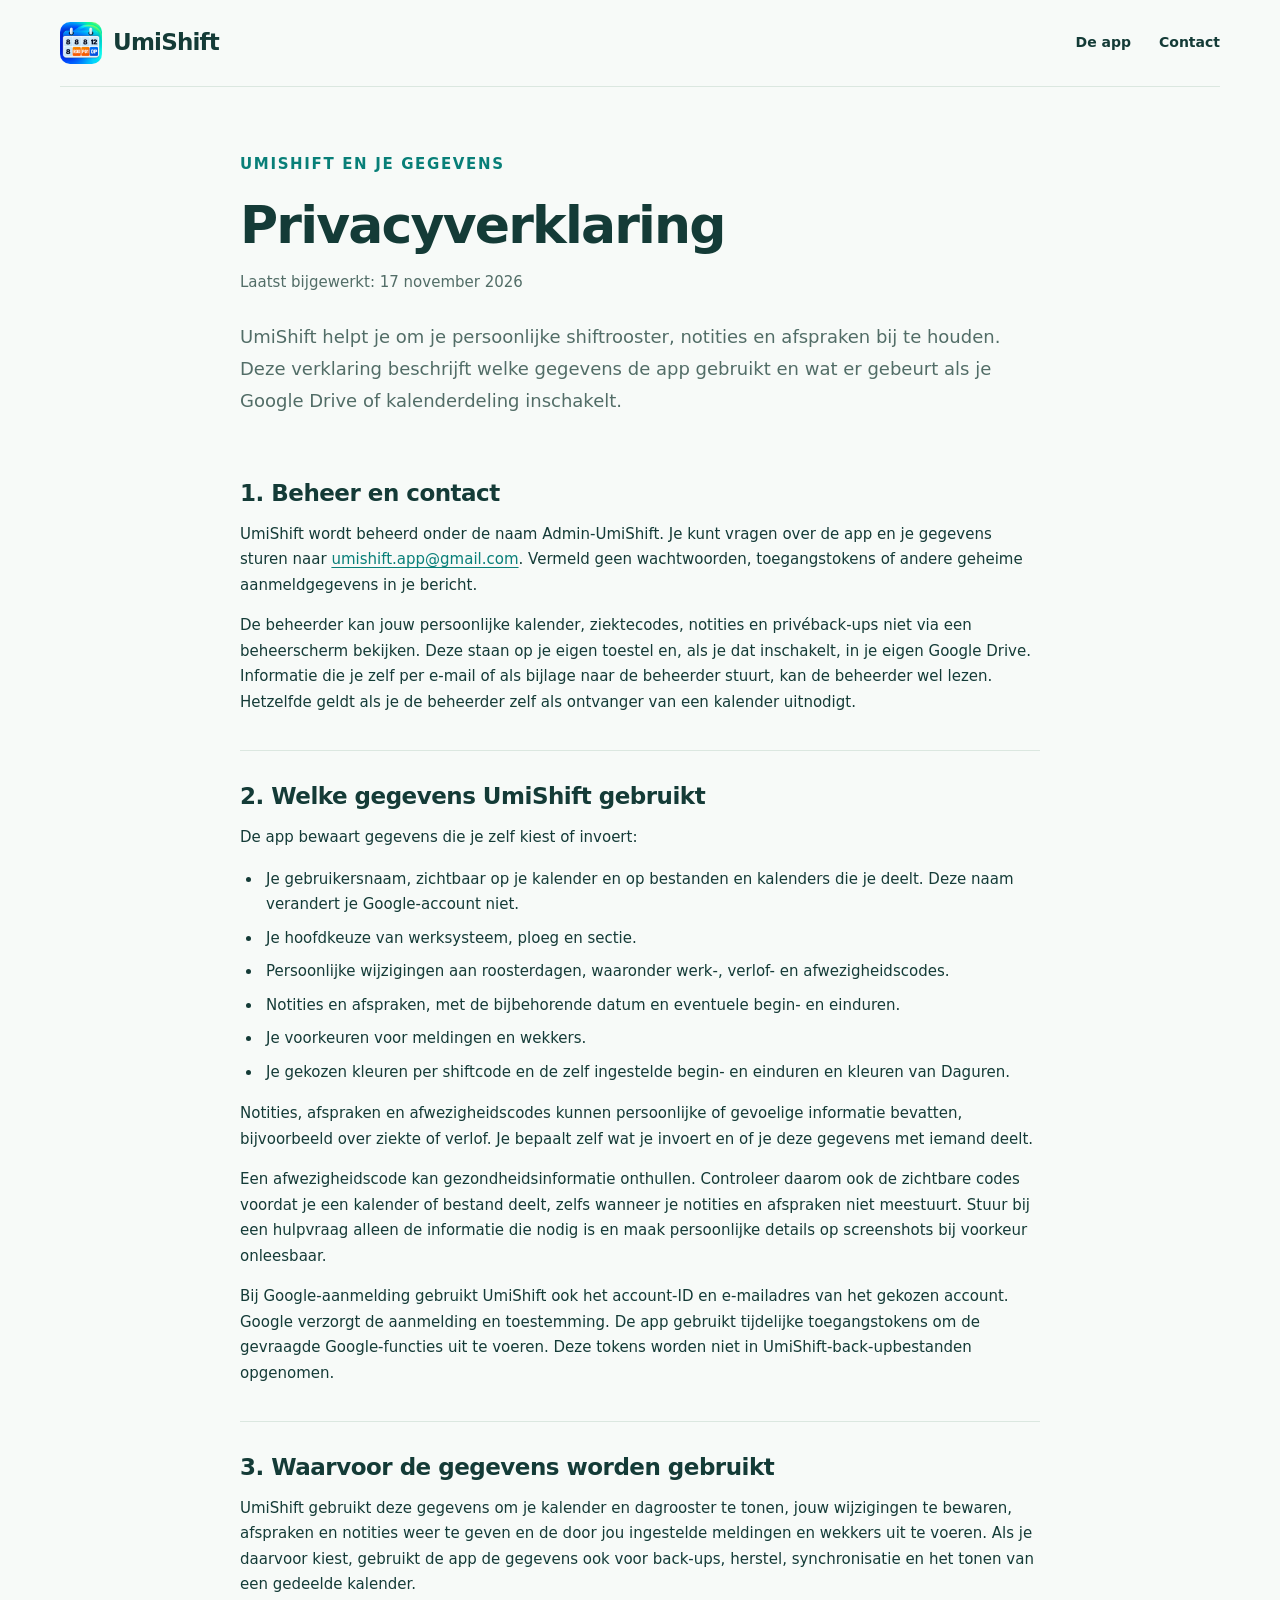
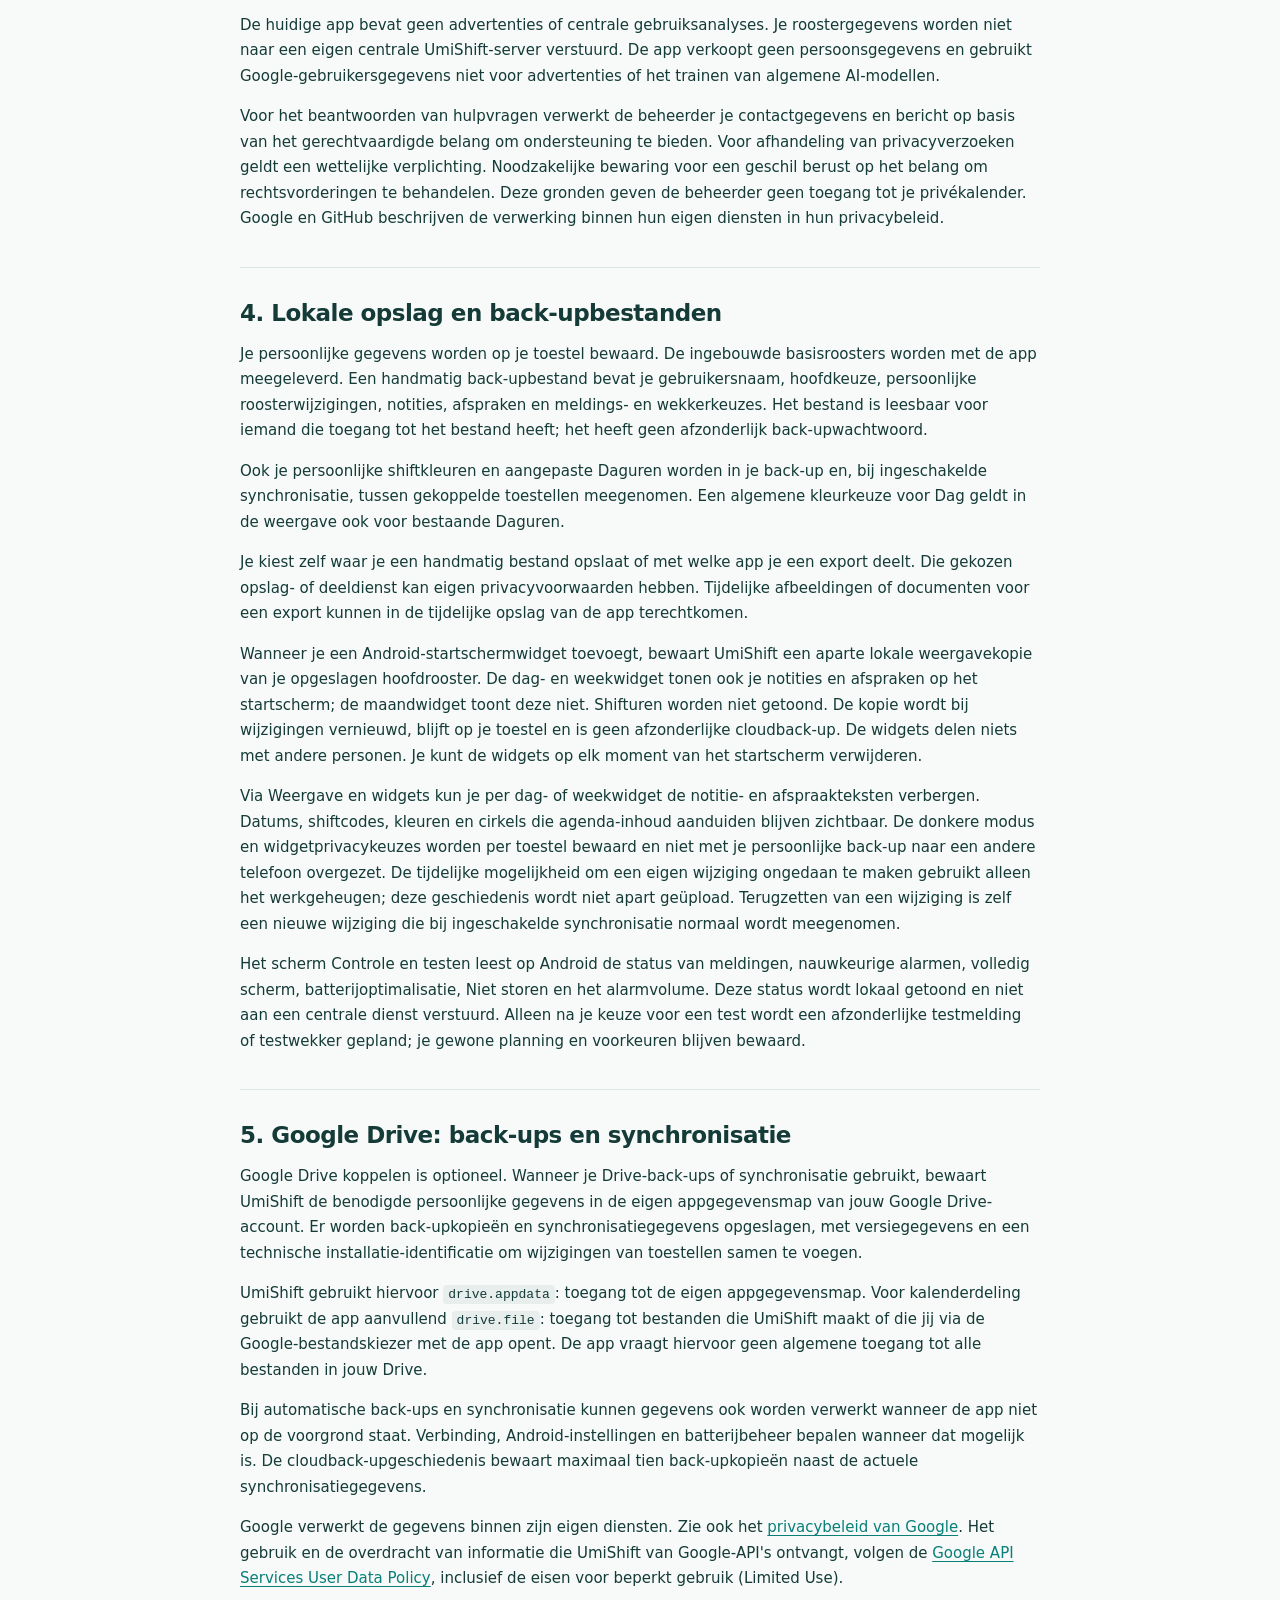
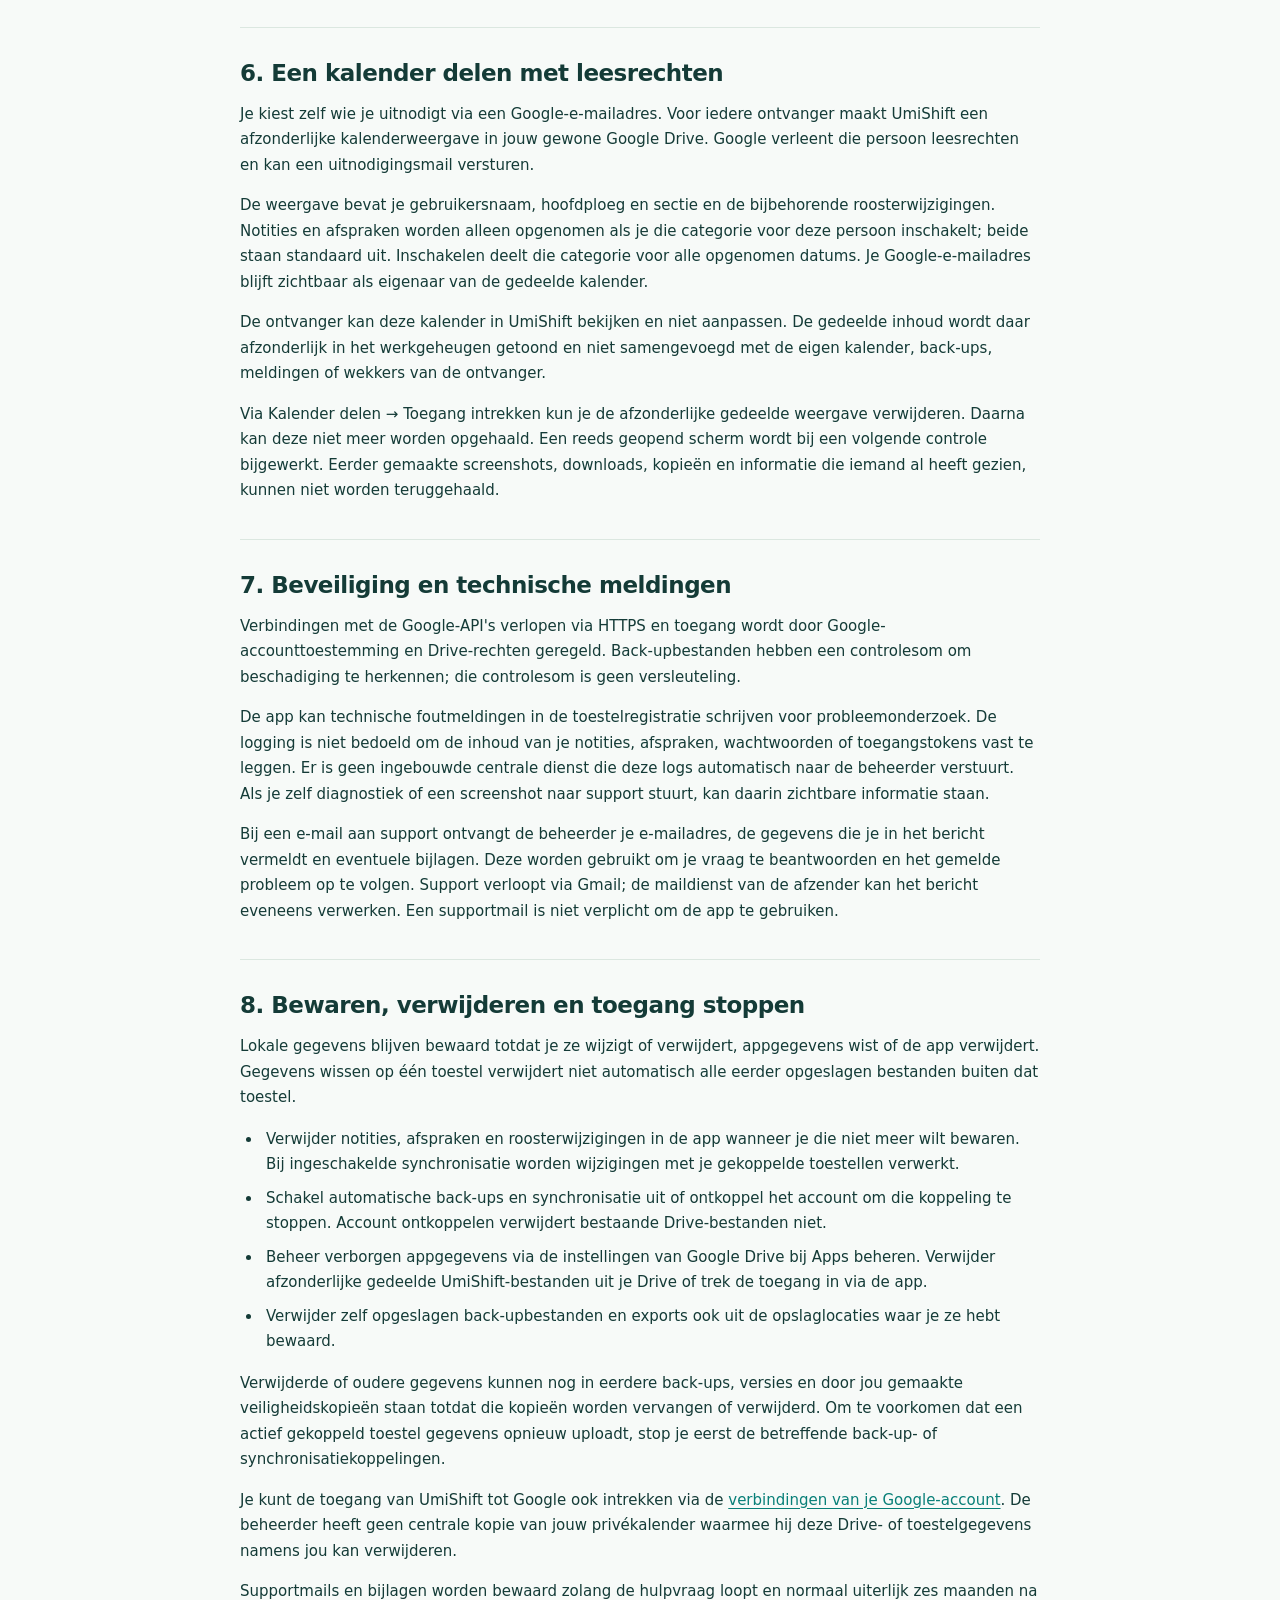
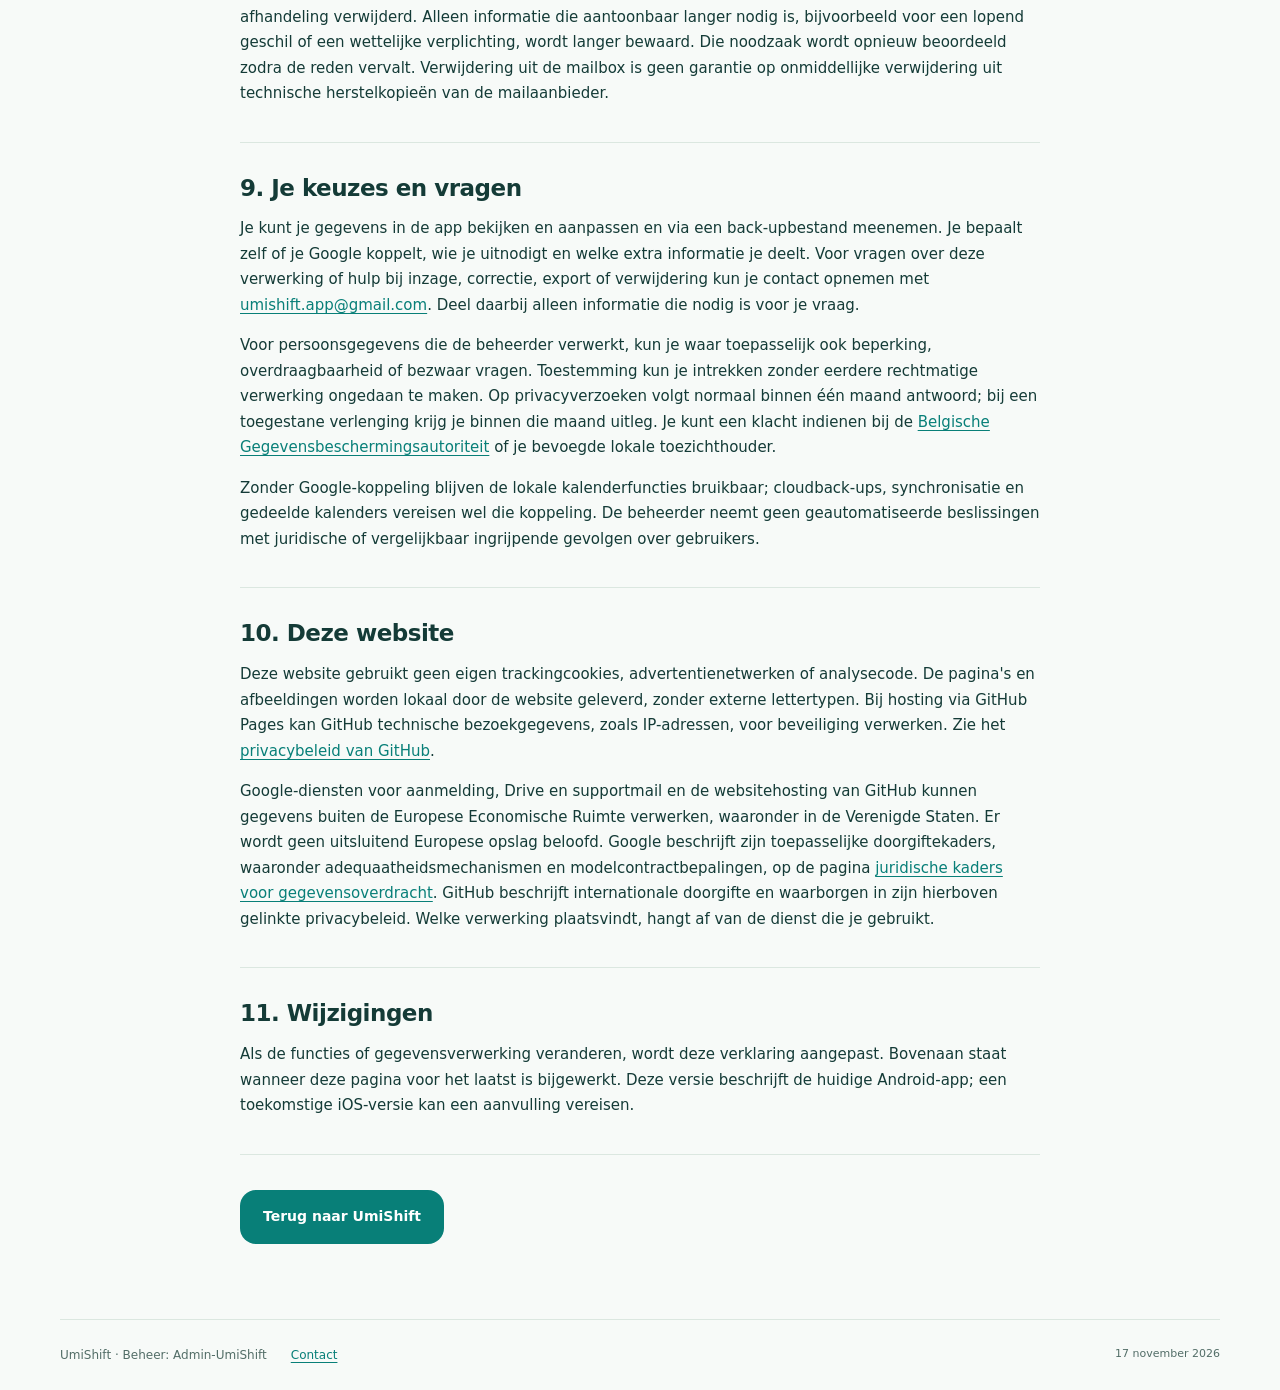
==== commit a96034fb: "Update privacy.html" ====
--- a/privacy.html
+++ b/privacy.html
@@ -14,7 +14,7 @@
   <main id="inhoud" class="policy wrap">
     <p class="eyebrow">UMISHIFT EN JE GEGEVENS</p>
     <h1>Privacyverklaring</h1>
-    <p class="policy-date">Laatst bijgewerkt: 17 november 2026 &middot; Android-versie 1.6.3</p>
+    <p class="policy-date">Laatst bijgewerkt: 17 november 2026</p>
     <p class="intro">UmiShift helpt je om je persoonlijke shiftrooster, notities en afspraken bij te houden. Deze verklaring beschrijft welke gegevens de app gebruikt en wat er gebeurt als je Google Drive of kalenderdeling inschakelt.</p>
     <section><h2>1. Beheer en contact</h2>
     <p>UmiShift wordt beheerd onder de naam Admin-UmiShift. Je kunt vragen over de app en je gegevens sturen naar <a href="mailto:umishift.app@gmail.com">umishift.app@gmail.com</a>. Vermeld geen wachtwoorden, toegangstokens of andere geheime aanmeldgegevens in je bericht.</p>
